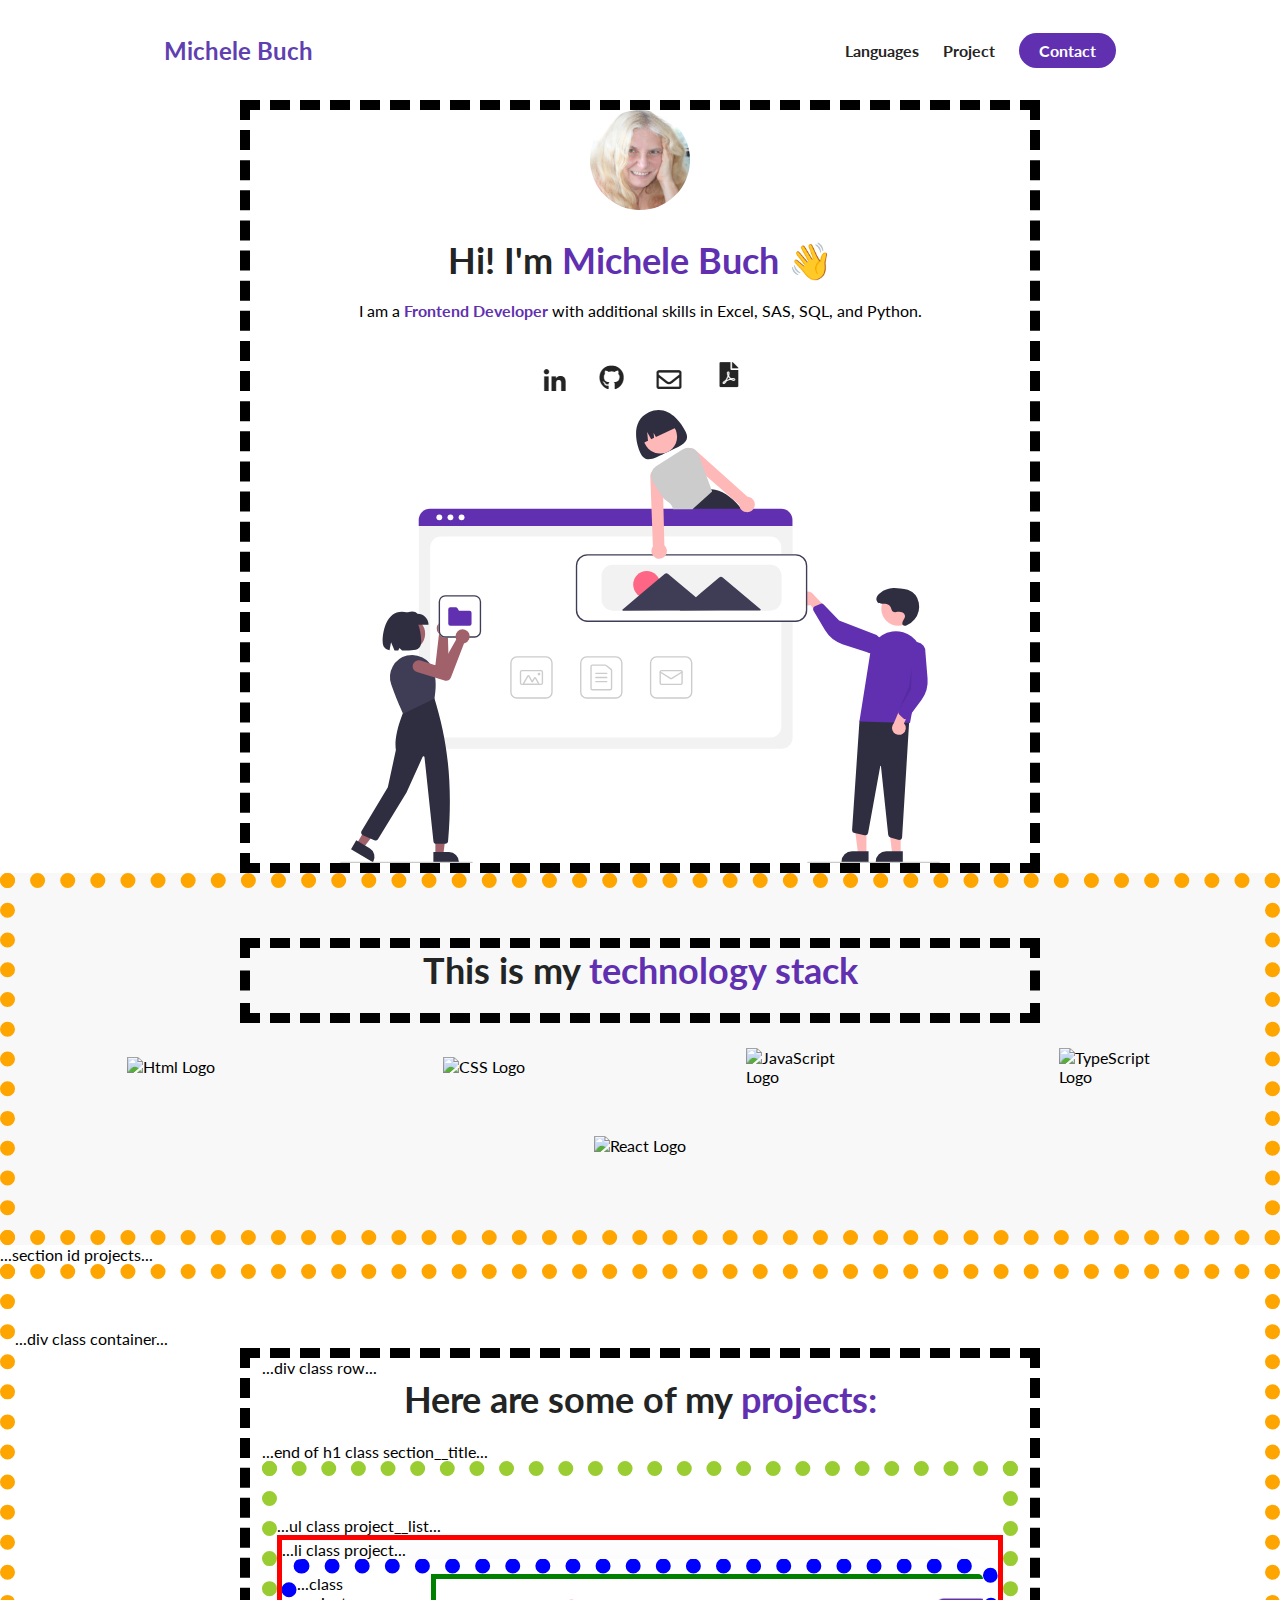
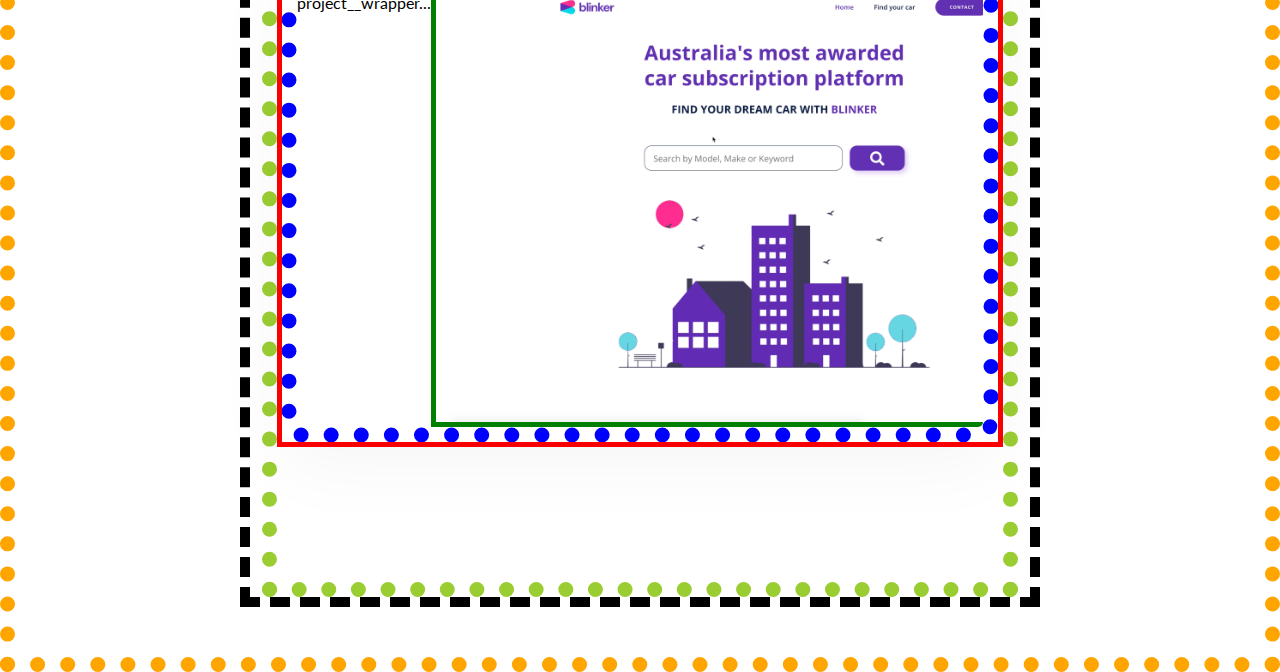
==== index.html @ bed65753 "Sample e-portfolio site" ====
<!DOCTYPE html>
<html lang="en">
  <head>
    <meta charset="UTF-8" />
    <meta name="viewport" content="width=device-width, initial-scale=1.0" />
    <title>E-Portfolio-1</title>
    <link rel="stylesheet" href="./style.css" />
    <!-- <script src="https://kit.fontawesome.com/c8e4d183c2.js" crossorigin="anonymous"></script> -->
  </head>
  <body>
    <!-- 
    ABOUT ME SECTION
    NAV
    -->
    <section id="about-me">
      <nav>
        <div class="personal__logo">Michele Buch</div>
        <ul class="nav__link--list">
          <li>
            <a
              href=""
              class="nav__link--anchor link__hover-effect link__hover--effect--black"
              >Languages</a
            >
          </li>
          <li>
            <a
              href=""
              class="nav__link--anchor link__hover-effect link__hover--effect--black"
              >Project</a
            >
          </li>
          <li>
            <a href="" class="nav__link--anchor nav__link--anchor-primary"
              >Contact</a
            >
          </li>
        </ul>
      </nav>
          <!-- 
    ABOUT ME SECTION CONTINUED
    IMG H1 P LINKS
    -->
      <div class="flex flex-1">
        <div class="about-me__info row">
          <div class="about-me__info--container">
            <!-- 
              <img src="./assets/Michele_headshot_black_top.png" alt="photo of me" class="about-me__picture">
          -->
            <figure class="about-me__picture--mask">
              <img
                src="./assets/photo_of_me.png"
                alt="photo of me"
                class="about-me__picture"
              />
            </figure>
            <h1 class="about-me__info--title">
              Hi! I'm <span class="purple">Michele Buch</span>
              <span class="wave">👋</span>
            </h1>
            <p class="about-me__info--paragraph">
              I am a
              <strong class="text--purple">Frontend Developer</strong> with
              additional skills in Excel, SAS, SQL, and Python.
            </p>
            <!-- <div class="testing">
              <a href="http://www.google.com">
                <img src="./assets/icon_email.png" />
               </a>
            </div> -->
            <div class="about-me__links">
              <a href="./linkedin.html" class="about-me__link">
                <img src="./assets/icon_linked_in.png" />
                <!-- <i class="fab fa-linkedin-in"></i> -->
              </a>
              <a href="./github.html" class="about-me__link">
                <img src="./assets/icon_github.png" />
                <!-- <i class="fab fa-github"></i> -->
              </a>
              <a href="email.html" class="about-me__link">
                <img src="./assets/icon_email.png" />
                <!-- <i class="far fa-envelope"></i> -->
              </a>
              <a href="resume.html" class="about-me__link">
                <img src="./assets/icon_resume.png" />
                <!-- <i class="fas fa-file-pdf"></i> -->
              </a>
            </div>
            <!-- <img src="./assets/icons_no_margins.PNG" alt="icons" /> -->
            <figure class="about-me__img--container">
              <img src="./assets/undraw_websites.svg" 
              class="about-me__img" 
              alt="vector image web developers" 
              />
          </figure>
          </div>
        </div>
      </div>
    </section>
    <!-- 
    LANGUAGES SECTION
    -->
    <section id="languages">
      <div class="container">
        <div class="row">
          <h1 class="section__title">This is my <span class="text--purple">technology stack</span>
            </div>
          </h1>
          <div class="language__list">

            <!-- HTML -->
            <div class="language">
              <figure class="language__img--wrapper">
                <img
                  src="https://upload.wikimedia.org/wikipedia/commons/thumb/3/38/HTML5_Badge.svg/240px-HTML5_Badge.svg.png"
                  alt="Html Logo" class="language__img" />
              </figure>
              <span class="language__name">HTML</span>
            </div>

            <!-- CSS -->
            <div class="language">
              <figure class="language__img--wrapper">
                <img src="https://cdn.iconscout.com/icon/free/png-256/css-131-722685.png" alt="CSS Logo"
                  class="language__img" />
              </figure>
              <span class="language__name">CSS</span>
            </div>

            <!-- JAVASCRIPT -->
            <div class="language">
              <figure class="language__img--wrapper">
                <img src="https://cdn.iconscout.com/icon/free/png-256/javascript-1-225993.png" alt="JavaScript Logo"
                  class="language__img" />
              </figure>
              <span class="language__name">JavaScript</span>
            </div>

            <!-- TYPESCRIPT -->
            <div class="language">
              <figure class="language__img--wrapper">
                <img src="https://cdn.iconscout.com/icon/free/png-256/typescript-3521774-2945272.png"
                  alt="TypeScript Logo" class="language__img" />
              </figure>
              <span class="language__name">TypeScript</span>
            </div>

            <!-- REACT -->
            <div class="language">
              <figure class="language__img--wrapper">
                <img src="https://cdn.iconscout.com/icon/free/png-256/react-3-1175109.png" alt="React Logo"
                  class="language__img" />
              </figure>
              <span class="language__name">React</span>
            </div>

            </div>
          </div>
        </div>
      </div>
    </section>

    <!-- PROJECTS -->
    <section id="projects">...section id projects...
      <div class="container">...div class container...
        <div class="row">...div class row...
          <h1 class="section__title">
            Here are some of my <span class="purple">
              projects:</span>
          </h1> ...end of h1 class section__title...
          <ul class="project__list">...ul class project__list...
            <li class="project">...li class project...
              <div class="project__wrapper">...class project__wrapper...
                <img src="./assets/loopit.png" class="project__img" alt="Car subscription project"> 
                <!-- <img src="./assets/loopit.png" 
                class="project__img"  
                alt="car subscription project" /> ...above img class project__img... -->
                <!-- end of project__wrapper -->
              </div>
            </li>
          </ul>
          <!-- end row-->
        </div>
        <!-- end container -->
      </div>
    </section>
  </body>
</html>
---- style.css ----
@import url('https://fonts.googleapis.com/css2?family=Lato:ital,wght@0,100;0,300;0,400;0,700;0,900;1,100;1,300;1,400;1,700;1,900&display=swap');
* {
    font-family: "Lato", sans-serif;
    padding: 0;
    margin: 0;
    box-sizing: border-box;
    / * background-color: #242424 */
    ;
}

h1, h2, h3, h4, h5, h6, span {
    color: #232424;
    text-align: center;
    line-height: 1.25;
}

h1 {
    font-size: 36px;
}

p {
    line-height: 1.5;
    font-size: 16px;
}

li {
    list-style-type: none;
}

span {
    color: #6030b1;
}
.text--purple {
    color: #6030b1;
}

.flex {
    display: flex;
}

.flex-1 {
    flex: 1;
}

.container {
    padding: 50px 0;
}

.row {
    width: 100%;
    max-width: 800px;
    margin: 0 auto;
    padding: 0 12px;
}

section:nth-child(even) {
    background-color: #f8f8f8;
}

.section__title {
    margin-bottom: 20px;
}

 a {
    text-decoration: none;
    position: relative;
    transition: opacity 300ms ease;
  }
  
  img :hover {
    opacity: 0.7;
  } 

/* NAVIGATION BAR */

nav {
    height: 100px;
    width: 100%;
    max-width: 1000px;
    margin: 0 auto;
    display: flex;
    justify-content: space-between;
    align-items: center;
    padding: 0 12px;
}
.nav__link--list {
    display: flex;
    /* align-items: space-between; */
    /* text-decoration: none; */
}
.nav__link--anchor {
    margin: 0 12px;
    color: #242424;
    /* text-decoration: none; */
    font-weight: 700;
}
.nav__link--anchor-primary {
    background-color: #6030b1;
    padding: 8px 20px;
    border-radius: 50px;
    color: white;
    transition: all 300ms ease;
}
.nav__link--anchor-primary:hover {
    background-color: #5d3eff;
}
.personal__logo {
    font-size: 24px;
    color: #6040b1;
    margin: 0 12px;
    font-weight: bold;
}

/* ABOUT ME */

#about-me {
    min-height: 100px;
    display: flex;
    flex-direction: column;
}
.about-me__info {
    display: flex;
    flex-direction: column;
}
.about-me__info--container {
    display: flex;
    flex-direction: column;
    align-items: center;
    max-width: 600px;
    margin: 0 auto;
    text-align: center;
}
.about-me__picture--mask {
    width: 100px;
    height: 100px;
    border-radius: 50%;
    overflow: hidden;
    box-shadow: 0 8 16 rgba(0, 0, 0, .16);
    margin-bottom: 28px;
}
.about-me__picture {
    width: 100%;
    transform: scale(1.2);
    padding-top: 8px;
}
.about-me__info--paragraph {
    font-size: 20ox;
    margin-bottom: 28px;
}
.about-me__info--title {
    margin-bottom: 16px;
}
.about_me__link {
    font-size: 20px;
    color: #232323;
    padding: 0 16px;
    text-align: none;
}
.about-me__img--container {
    flex: 1;
    display: flex;
    align-items: center;
}
.about-me__img {
    width: 100%;
}
.about-me__links {
    animation: fade-up 650ms 800ms backwards;
    flex-direction: row;
    align-items: center;
    justify-content: space-around;
  }

/* TECH STACK */

.language {
    width: 25%;
    display: flex;
    justify-content: center;
    position: relative;
}
.language__img {
    width: 100%;
    max-width: 100px;
    transition: all 300ms ease;
}
.language .language__img:hover {
    filter: brightness(80%);
    opacity: 0.86;
    transform: scale(0.9);
}
.language__img--wrapper {
    display: flex;
    justify-content: center;
    align-items: center;
    padding: 25px 16px;
}
.language__list {
    display: flex;
    width: 100%;
    flex-wrap: wrap;
    justify-content: center;

}
.language__name {
    position: absolute;
    bottom: 0;
    transform: scale(0);
    transition: all 300ms;
    font-size: 20px;
    opacity: 0;
}
.language:hover .language__name {
    transform: scaleX(1);
    opacity: 1;
}

/* PROJECTS */

.project {
    margin-bottom: 135px;
    border: 5px solid red;
}
.container {
    border: 15px dotted orange;
}
.row {
    border: 10px dashed black;
}

.project__img {
    width: 100%;
    transition: all 500ms ease;
    border: 5px solid green;
}
.project__wrapper {
    display: flex;
    box-shadow: 0 20px 80px rgba(0, 0, 0, .045);
    border-radius: 20px;
    overflow: hidden;
    position: relative;
    border: 15px dotted blue;
}
.project__wrapper:before {
    content: "";
    position:absolute;
    top: 0;
    left: 0;
    height: 100%;
    width: 100%;
    background-color: #1c1d25;
    opacity: 0;
    transition: all 450ms ease;
    z-index: 2;
    transform: translateY(100%);
    border: 15px solid blue;
}
.project:hoover .project__wrapper:before {
    opacity: 0.7;
    transform: translateY(0);
    border: 15px dotted purple;
}
.project:hoover .project__img {
    transform: scale(1.07);
    filter: blur(5px);
}
.project__list {
    padding-top: 40px;
    border: 15px dotted yellowgreen;
}
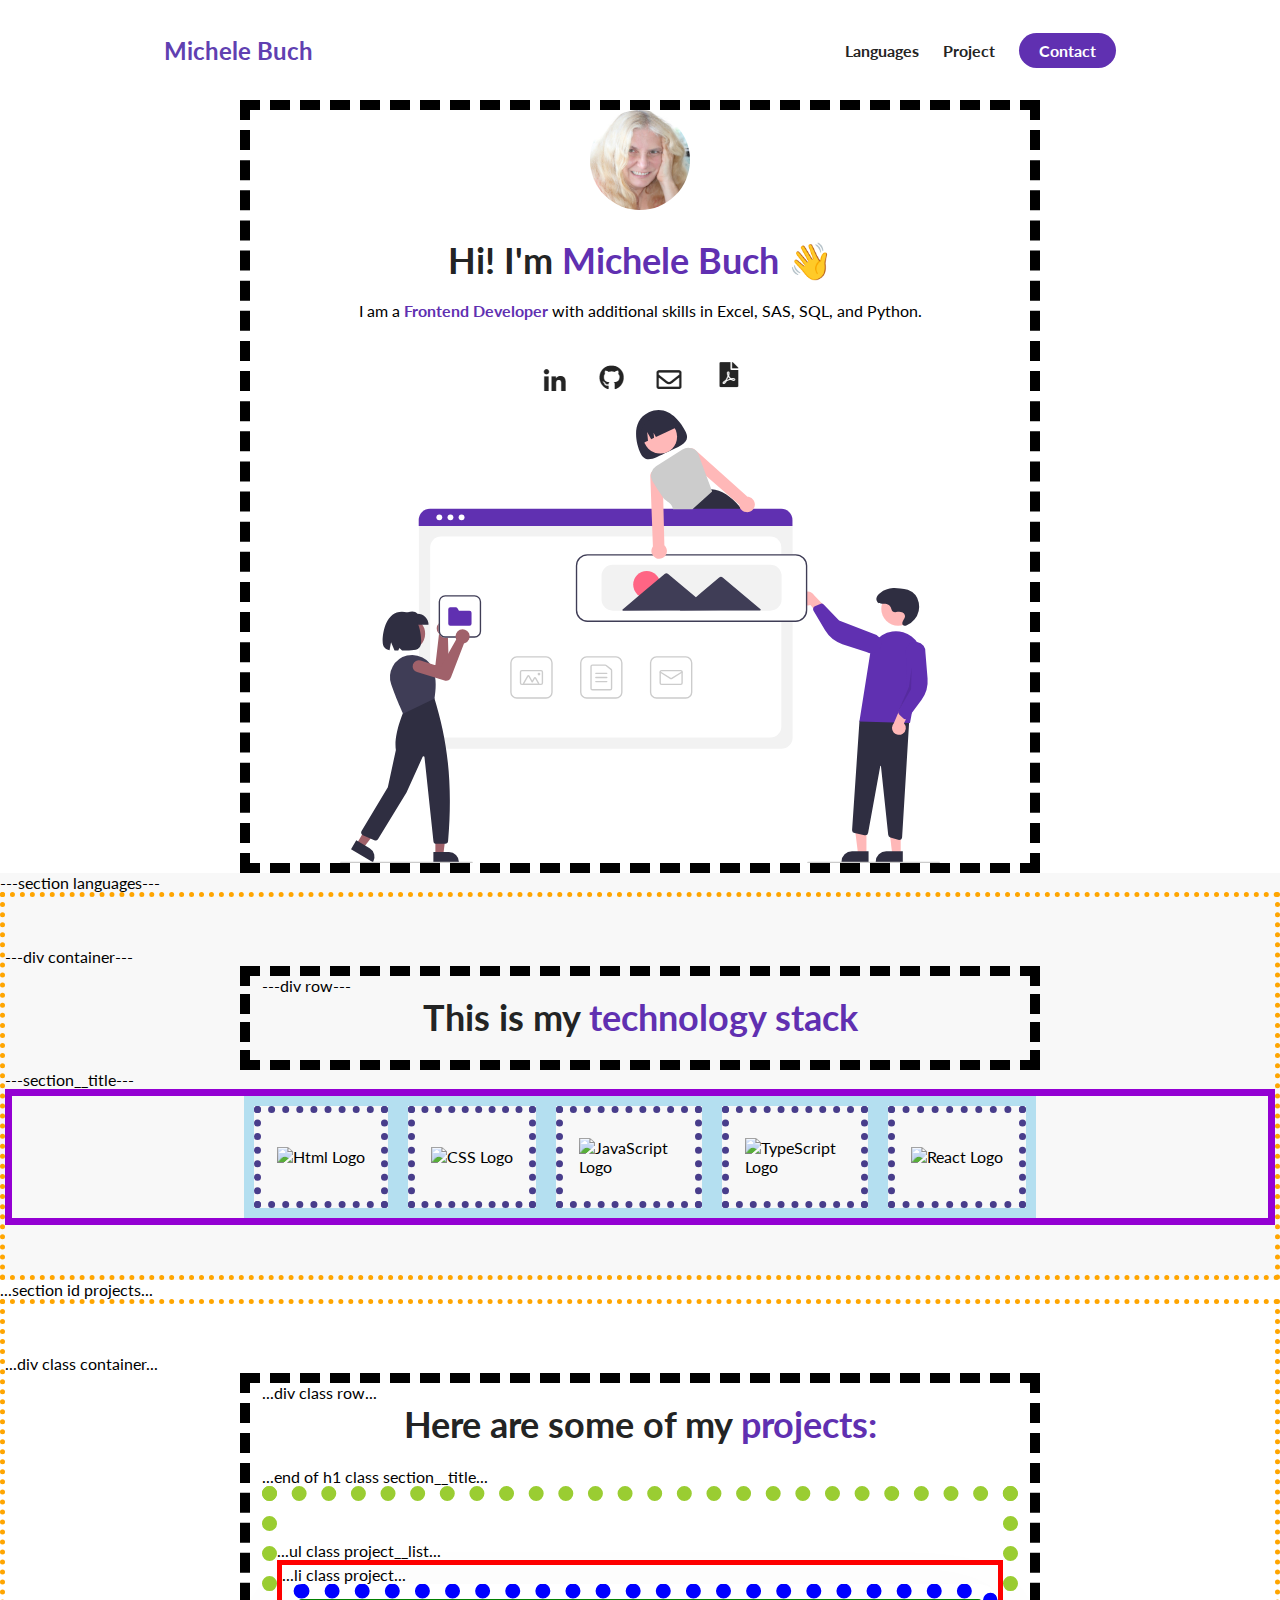
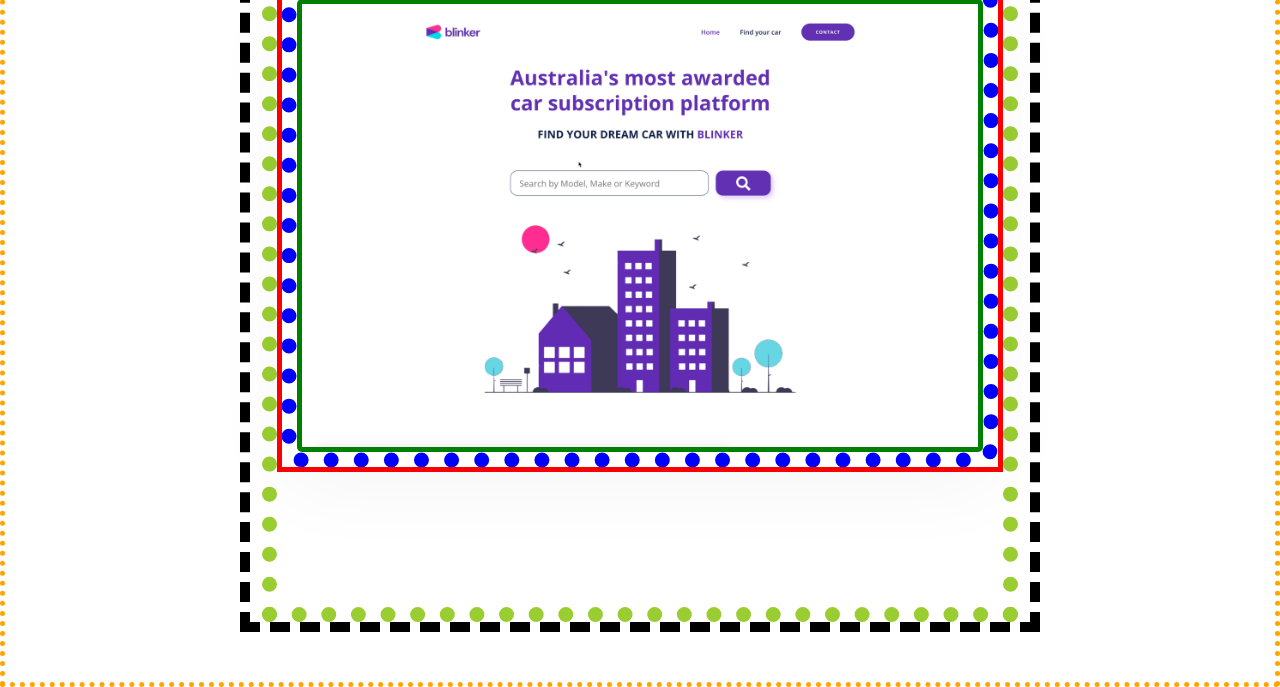
==== commit df939d06: "Add files via upload" ====
--- a/index.html
+++ b/index.html
@@ -100,21 +100,21 @@
     <!-- 
     LANGUAGES SECTION
     -->
-    <section id="languages">
-      <div class="container">
-        <div class="row">
+    <section id="languages"> ---section languages---
+      <div class="container"> ---div container---
+        <div class="row"> ---div row---
           <h1 class="section__title">This is my <span class="text--purple">technology stack</span>
-            </div>
+            </div> ---section__title---
           </h1>
-          <div class="language__list">
+          <div class="language__list"> 
 
             <!-- HTML -->
-            <div class="language">
-              <figure class="language__img--wrapper">
+            <div class="language"> 
+              <figure class="language__img--wrapper"> 
                 <img
                   src="https://upload.wikimedia.org/wikipedia/commons/thumb/3/38/HTML5_Badge.svg/240px-HTML5_Badge.svg.png"
                   alt="Html Logo" class="language__img" />
-              </figure>
+              </figure> 
               <span class="language__name">HTML</span>
             </div>
 
@@ -170,7 +170,7 @@
           </h1> ...end of h1 class section__title...
           <ul class="project__list">...ul class project__list...
             <li class="project">...li class project...
-              <div class="project__wrapper">...class project__wrapper...
+              <div class="project__wrapper">
                 <img src="./assets/loopit.png" class="project__img" alt="Car subscription project"> 
                 <!-- <img src="./assets/loopit.png" 
                 class="project__img"  
--- a/style.css
+++ b/style.css
@@ -174,10 +174,11 @@
 /* TECH STACK */
 
 .language {
-    width: 25%;
-    display: flex;
+    display: flex;
+    flex-direction: row;
     justify-content: center;
     position: relative;
+    border: 10px solid rgba(135, 206, 235, 0.6);
 }
 .language__img {
     width: 100%;
@@ -194,12 +195,15 @@
     justify-content: center;
     align-items: center;
     padding: 25px 16px;
+    border: 10px solid rgba(135, 206, 235, 0.6);
+    border: 7px dotted darkslateblue;
 }
 .language__list {
     display: flex;
     width: 100%;
     flex-wrap: wrap;
     justify-content: center;
+    border: 7px solid darkviolet;
 
 }
 .language__name {
@@ -222,7 +226,7 @@
     border: 5px solid red;
 }
 .container {
-    border: 15px dotted orange;
+    border: 5px dotted orange;
 }
 .row {
     border: 10px dashed black;
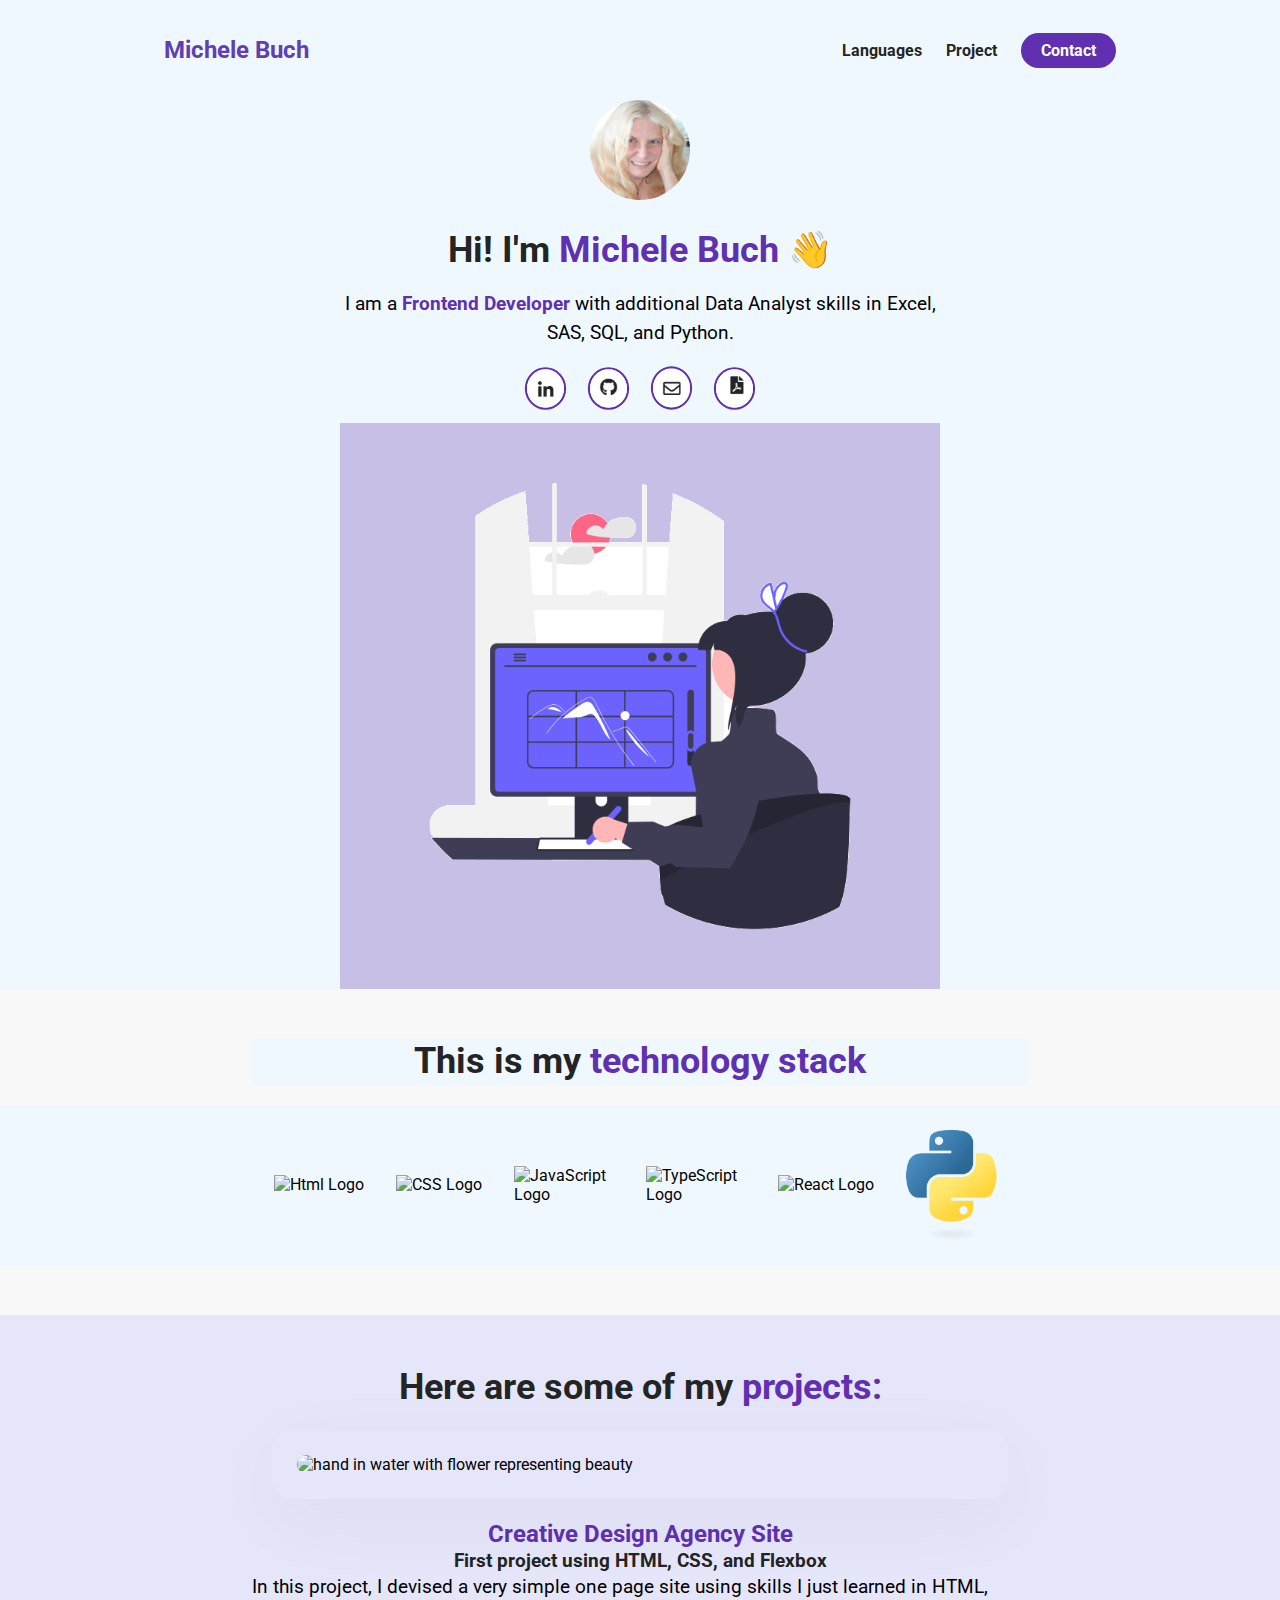
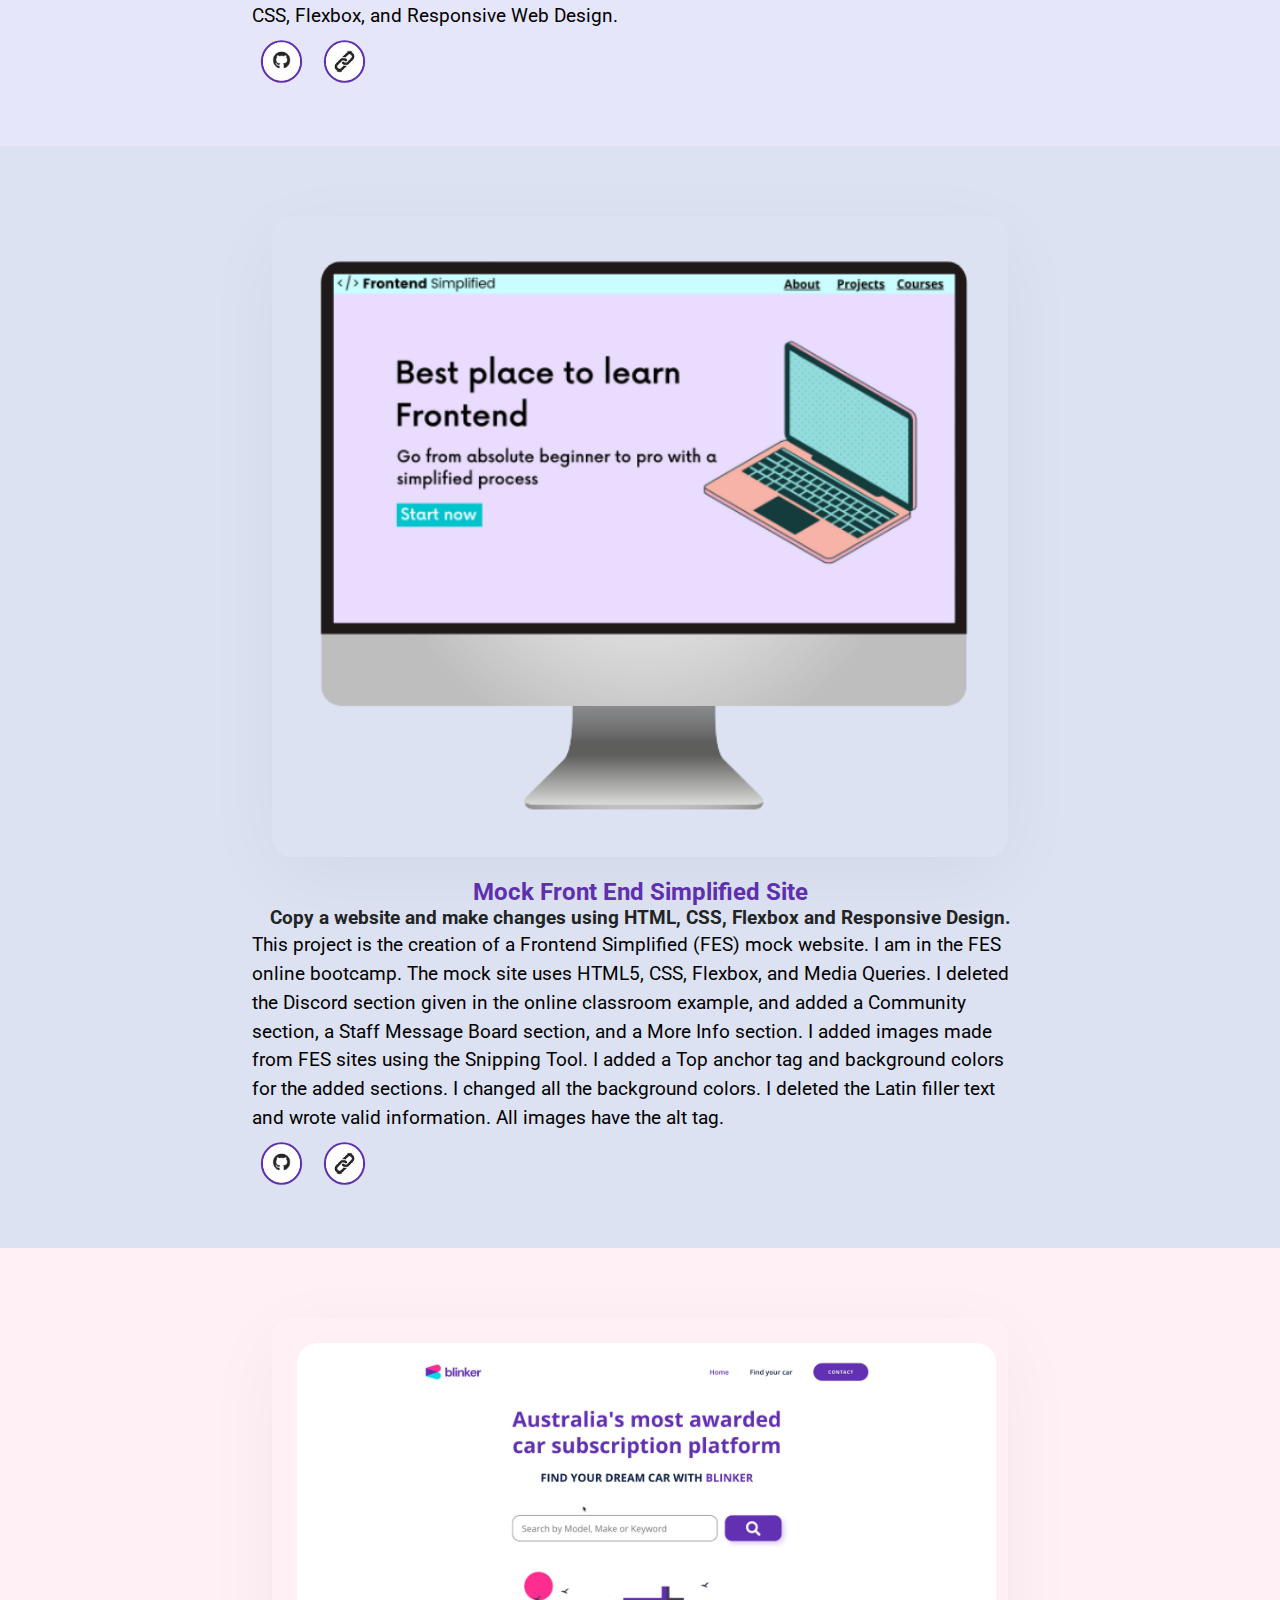
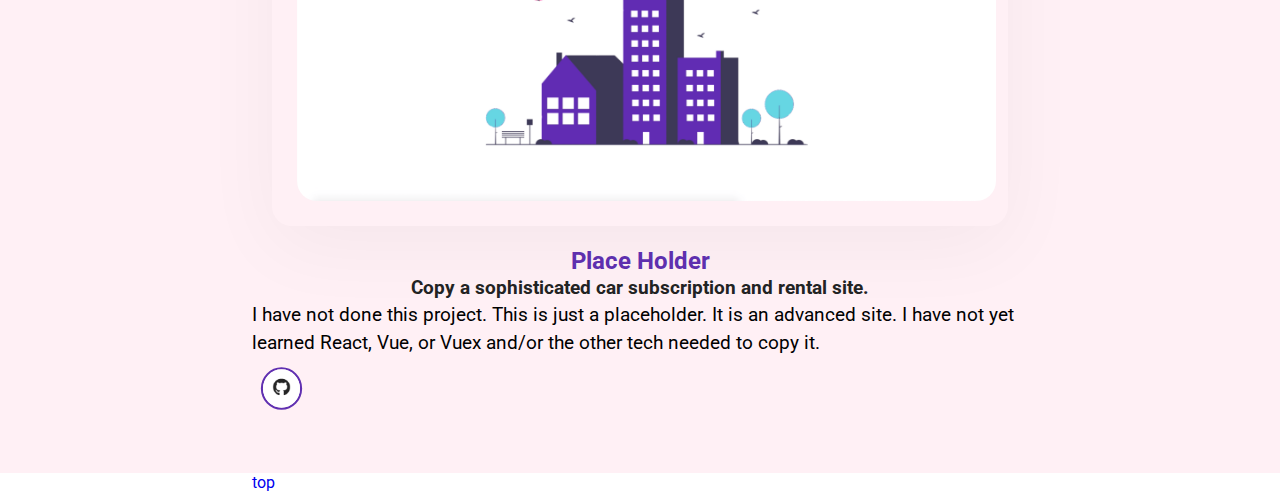
==== commit 3474ce32: "Upload more completed files" ====
--- a/index.html
+++ b/index.html
@@ -19,21 +19,18 @@
           <li>
             <a
               href=""
-              class="nav__link--anchor link__hover-effect link__hover--effect--black"
-              >Languages</a
-            >
+              class="nav__link--anchor link__hover-effect link__hover--effect--black">Languages
+            </a>
           </li>
           <li>
             <a
               href=""
-              class="nav__link--anchor link__hover-effect link__hover--effect--black"
-              >Project</a
-            >
+              class="nav__link--anchor link__hover-effect link__hover--effect--black">Project
+            </a>
           </li>
           <li>
-            <a href="" class="nav__link--anchor nav__link--anchor-primary"
-              >Contact</a
-            >
+            <a href="" class="nav__link--anchor nav__link--anchor-primary">Contact
+            </a>
           </li>
         </ul>
       </nav>
@@ -44,9 +41,7 @@
       <div class="flex flex-1">
         <div class="about-me__info row">
           <div class="about-me__info--container">
-            <!-- 
-              <img src="./assets/Michele_headshot_black_top.png" alt="photo of me" class="about-me__picture">
-          -->
+
             <figure class="about-me__picture--mask">
               <img
                 src="./assets/photo_of_me.png"
@@ -61,7 +56,7 @@
             <p class="about-me__info--paragraph">
               I am a
               <strong class="text--purple">Frontend Developer</strong> with
-              additional skills in Excel, SAS, SQL, and Python.
+              additional Data Analyst skills in Excel, SAS, SQL, and Python.
             </p>
             <!-- <div class="testing">
               <a href="http://www.google.com">
@@ -70,25 +65,29 @@
             </div> -->
             <div class="about-me__links">
               <a href="./linkedin.html" class="about-me__link">
-                <img src="./assets/icon_linked_in.png" />
+                <img src="./assets/icon_linked_in.png" 
+                class="icon_png" />
                 <!-- <i class="fab fa-linkedin-in"></i> -->
               </a>
               <a href="./github.html" class="about-me__link">
-                <img src="./assets/icon_github.png" />
+                <img src="./assets/icon_github.png" 
+                class="icon_png" />
                 <!-- <i class="fab fa-github"></i> -->
               </a>
               <a href="email.html" class="about-me__link">
-                <img src="./assets/icon_email.png" />
+                <img src="./assets/icon_email.png" class="icon_png"/>
                 <!-- <i class="far fa-envelope"></i> -->
               </a>
               <a href="resume.html" class="about-me__link">
-                <img src="./assets/icon_resume.png" />
+                <img src="./assets/icon_resume.png" 
+                class="icon_png" />
                 <!-- <i class="fas fa-file-pdf"></i> -->
               </a>
             </div>
-            <!-- <img src="./assets/icons_no_margins.PNG" alt="icons" /> -->
+
             <figure class="about-me__img--container">
-              <img src="./assets/undraw_websites.svg" 
+              <!-- <img src="./assets/undraw_websites.svg"  -->
+              <img src="./assets/lavender_designer_gal.png"
               class="about-me__img" 
               alt="vector image web developers" 
               />
@@ -100,11 +99,11 @@
     <!-- 
     LANGUAGES SECTION
     -->
-    <section id="languages"> ---section languages---
-      <div class="container"> ---div container---
-        <div class="row"> ---div row---
-          <h1 class="section__title">This is my <span class="text--purple">technology stack</span>
-            </div> ---section__title---
+    <section id="languages">
+      <div class="container"> 
+        <div class="row languages__row"> 
+          <h1 class="section__title language__section__title" >This is my <span class="text--purple">technology stack</span>
+            </div> 
           </h1>
           <div class="language__list"> 
 
@@ -154,35 +153,139 @@
               <span class="language__name">React</span>
             </div>
 
-            </div>
-          </div>
-        </div>
-      </div>
-    </section>
-
-    <!-- PROJECTS -->
-    <section id="projects">...section id projects...
-      <div class="container">...div class container...
-        <div class="row">...div class row...
-          <h1 class="section__title">
-            Here are some of my <span class="purple">
-              projects:</span>
-          </h1> ...end of h1 class section__title...
-          <ul class="project__list">...ul class project__list...
-            <li class="project">...li class project...
-              <div class="project__wrapper">
-                <img src="./assets/loopit.png" class="project__img" alt="Car subscription project"> 
-                <!-- <img src="./assets/loopit.png" 
-                class="project__img"  
-                alt="car subscription project" /> ...above img class project__img... -->
-                <!-- end of project__wrapper -->
-              </div>
-            </li>
-          </ul>
-          <!-- end row-->
-        </div>
-        <!-- end container -->
-      </div>
-    </section>
+                     <!-- PYTHON-->
+                     <div class="language">
+                      <figure class="language__img--wrapper">
+                        <img src="./assets/Python-badge.png" alt="Python Logo"
+                          class="language__img" />
+                      </figure>
+                      <span class="language__name">Python</span>
+                    </div>
+           
+            </div>
+          </div>
+        </div>
+      </div>
+    </section>
+
+    <!-- PROJECTs -->
+    <section class="projects">
+      <div class="container project1__container"> 
+        <h1 class="section__title">
+          Here are some of my <span class="purple">
+            projects:</span>
+        </h1> 
+
+         <!-- PROJECT 1 -->
+        <div class="row project__row">
+          
+          <div class="project__wrapper">
+            <img src="./assets/beauty.png" class="project__img" alt="hand in water with flower representing beauty" /> 
+          </div>
+
+          <div class="project__description">
+            <h2 class="project__description--title">
+              <span>Creative Design Agency Site</span>
+            </h2>
+            <h3 class="project__description--sub-title">
+                    First project using HTML, CSS, and Flexbox
+            </h3>
+            <p class="project__description--para">
+                    In this project, I devised a very simple one page site using skills I just learned in HTML, CSS, Flexbox, and Responsive Web Design.
+            </p>
+          </div>
+
+          <div class="project__description--links">
+              <a class="project__description--link"
+                  href="https://github.com/jazzminjoy/WebDevSiteUsingFlex">
+                  <img src="./assets/icon_github.png" 
+                  class="icon_png"/>
+              </a>
+              <a class="project__description--link"
+                  href="https://jazzminjoy.github.io/WebDevSiteUsingFlex/">
+                  <img src="./assets/icon_link.png" 
+                  class="icon_png"/>
+              </a>
+          </div>
+        </div>
+      </div>
+    </section>
+
+     <!-- PROJECT 2 -->
+     <section class="projects">
+      <div class="container project2__container">
+        <div class="row project__row">
+          
+          <div class="project__wrapper project2-wrapper">
+            <img src="./assets/laptop.png" class="project__img" alt="laptop" /> 
+          </div>
+
+          <div class="project__description">
+            <h2 class="project__description--title">
+              <span>Mock Front End Simplified Site</span>
+            </h2>
+            <h3 class="project__description--sub-title">
+              Copy a website and make changes using HTML, CSS, Flexbox and Responsive Design.
+            </h3>
+            <p class="project__description--para">
+              This project is the creation of a Frontend Simplified (FES) mock website. I am in the FES online bootcamp. The mock site uses HTML5, CSS, Flexbox, and Media Queries. I deleted the Discord section given in the online classroom example, and added a Community section, a Staff Message Board section, and a More Info section. I added images made from FES sites using the Snipping Tool. I added a Top anchor tag and background colors for the added sections. I changed all the background colors. I deleted the Latin filler text and wrote valid information. All images have the alt tag.
+            </p>
+          </div>
+
+          <div class="project__description--links">
+            <a class="project__description--link"
+                href="https://github.com/jazzminjoy/FES_Mock_Site">
+                  <img src="./assets/icon_github.png" 
+                  class="icon_png"/>
+            </a>
+            <a class="project__description--link"
+              href="https://jazzminjoy.github.io/FES_Mock_Site/">
+                <img src="./assets/icon_link.png" 
+                class="icon_png"/>
+           </a>
+          </div>
+        </div>
+      </div>
+    </section>
+
+    <!-- PROJECT 3 -->
+    <section class="projects">
+      <div class="container project3__container">
+        <div class="row project__row">
+          
+          <div class="project__wrapper project2-wrapper">
+            <img src="./assets/loopit.png" class="project__img" alt="laptop" /> 
+          </div>
+
+          <div class="project__description">
+            <h2 class="project__description--title">
+              <span>Place Holder</span>
+            </h2>
+            <h3 class="project__description--sub-title">
+              Copy a sophisticated car subscription and rental site.
+            </h3>
+            <p class="project__description--para">
+              I have not done this project. This is just a placeholder. 
+              It is an advanced site. I have not yet learned React, Vue, or Vuex and/or the other tech needed to copy it.
+            </p>
+          </div>
+
+          <div class="project__description--links">
+              <a class="project__description--link"
+                  href="https://www.loopit.co/en-us">
+                  <img src="./assets/icon_github.png"
+                  class="icon_png" />
+              </a>
+          </div>
+        </div>
+      </div>
+    </section>
+
+    <!-- FOOTER -->
+     <footer>
+      <div class="row">
+        <a href="#">top</a>
+      </div>
+     </footer>
   </body>
 </html>
--- a/style.css
+++ b/style.css
@@ -1,17 +1,19 @@
-@import url('https://fonts.googleapis.com/css2?family=Lato:ital,wght@0,100;0,300;0,400;0,700;0,900;1,100;1,300;1,400;1,700;1,900&display=swap');
+/* @import url('https://fonts.googleapis.com/css2?family=Lato:ital,wght@0,100;0,300;0,400;0,700;0,900;1,100;1,300;1,400;1,700;1,900&display=swap');
 * {
-    font-family: "Lato", sans-serif;
-    padding: 0;
-    margin: 0;
-    box-sizing: border-box;
-    / * background-color: #242424 */
-    ;
-}
+    font-family: "Lato", sans-serif; */
+
+@import url('https://fonts.googleapis.com/css2?family=Roboto:wght@300;400;500;700&display=swap');
+    * {
+      font-family: 'Roboto', sans-serif;
+      padding: 0;
+      margin: 0;
+      box-sizing: border-box;
+    }
 
 h1, h2, h3, h4, h5, h6, span {
     color: #232424;
     text-align: center;
-    line-height: 1.25;
+    line-height: 1.27;
 }
 
 h1 {
@@ -20,7 +22,7 @@
 
 p {
     line-height: 1.5;
-    font-size: 16px;
+    font-size: 1.2rem;
 }
 
 li {
@@ -67,9 +69,37 @@
     transition: opacity 300ms ease;
   }
   
-  img :hover {
+  img:hover {
     opacity: 0.7;
   } 
+
+@property --fill {
+    syntax: "<percentage>";
+    initial-value: 0%;
+    inherits: true;
+/* https://www.youtube.com/shorts/BiYBJ9PIbrw */
+}
+.icon_png {
+    border-radius: 50%;
+    border: 3px solid #6030b1;
+    transition: color 0.5s ease-in-out;
+    transform: scale(0.7);
+  }
+.icon_png::after {
+    content: '';
+    inset: -3px;
+    border-radius: inherit;
+    z-index: -1;
+    position: absolute;
+
+    background: conic-gradient (greenyellow var(--fill), transparent var(--fill));
+    transition: --fill 0.6s ease-in-out;
+}
+.icon_png:hover {
+    color: greenyellow;
+    --fill: 100%;
+}
+
 
 /* NAVIGATION BAR */
 
@@ -117,7 +147,12 @@
     min-height: 100px;
     display: flex;
     flex-direction: column;
-}
+    background-color: aliceblue;
+}
+/* .wave {
+    display: inline-block;
+    animation: animate-wave 500ms infinite ease-in-out;
+  } */
 .about-me__info {
     display: flex;
     flex-direction: column;
@@ -145,7 +180,7 @@
 }
 .about-me__info--paragraph {
     font-size: 20ox;
-    margin-bottom: 28px;
+    margin-bottom: 10px;
 }
 .about-me__info--title {
     margin-bottom: 16px;
@@ -153,32 +188,43 @@
 .about_me__link {
     font-size: 20px;
     color: #232323;
-    padding: 0 16px;
+    padding: 20px;
     text-align: none;
+    /* border: 5px solid blueviolet */
 }
 .about-me__img--container {
     flex: 1;
     display: flex;
     align-items: center;
+    background-color: aliceblue;
 }
 .about-me__img {
     width: 100%;
+    background-color: aliceblue;
+    /* border: 5px solid yellow; */
 }
 .about-me__links {
     animation: fade-up 650ms 800ms backwards;
     flex-direction: row;
     align-items: center;
     justify-content: space-around;
+    border-radius: 30px;
+    /* border: 5px solid blueviolet; */
+
   }
 
 /* TECH STACK */
+
+.language__list {
+    background-color: aliceblue;
+}
 
 .language {
     display: flex;
     flex-direction: row;
     justify-content: center;
     position: relative;
-    border: 10px solid rgba(135, 206, 235, 0.6);
+    /* border: 10px solid rgba(135, 206, 235, 0.6); */
 }
 .language__img {
     width: 100%;
@@ -195,15 +241,15 @@
     justify-content: center;
     align-items: center;
     padding: 25px 16px;
-    border: 10px solid rgba(135, 206, 235, 0.6);
-    border: 7px dotted darkslateblue;
+    /* border: 10px solid rgba(135, 206, 235, 0.6); */
+    /* border: 7px dotted darkslateblue; */
 }
 .language__list {
     display: flex;
     width: 100%;
     flex-wrap: wrap;
     justify-content: center;
-    border: 7px solid darkviolet;
+    /* border: 7px solid darkviolet; */
 
 }
 .language__name {
@@ -218,24 +264,37 @@
     transform: scaleX(1);
     opacity: 1;
 }
+.language__section__title {
+    background-color: #dce2f2;
+    background-color: aliceblue;
+}
 
 /* PROJECTS */
 
+/* .projects {
+    background-color: red;
+} */
 .project {
-    margin-bottom: 135px;
-    border: 5px solid red;
-}
-.container {
+    /* margin-bottom: 50px; */
+    flex-direction: column;
+    background-color: lavender;
+    /* border: 5px solid red; */
+}
+/* .container {
     border: 5px dotted orange;
-}
+} */
 .row {
-    border: 10px dashed black;
+    /* border: 10px dashed black; */
+    border-radius: 20px;
 }
 
 .project__img {
-    width: 100%;
+    width: 95%;
     transition: all 500ms ease;
-    border: 5px solid green;
+    margin: 25px;
+    border-radius: 20px;
+    /* background-color:#f8f8f8; */
+    /* border: 5px solid green; */
 }
 .project__wrapper {
     display: flex;
@@ -243,7 +302,8 @@
     border-radius: 20px;
     overflow: hidden;
     position: relative;
-    border: 15px dotted blue;
+    /* border: 15px dotted blue; */
+    margin: 20px;
 }
 .project__wrapper:before {
     content: "";
@@ -254,21 +314,62 @@
     width: 100%;
     background-color: #1c1d25;
     opacity: 0;
-    transition: all 450ms ease;
+    transition: opacity 450ms ease;
     z-index: 2;
     transform: translateY(100%);
-    border: 15px solid blue;
-}
-.project:hoover .project__wrapper:before {
+    /* border: 15px solid blue; */
+}
+.project:hover .project__wrapper:before {
     opacity: 0.7;
     transform: translateY(0);
-    border: 15px dotted purple;
-}
-.project:hoover .project__img {
+    /* border: 15px dotted purple; */
+}
+.project:hover .project__img {
     transform: scale(1.07);
     filter: blur(5px);
 }
-.project__list {
+/* .project__list {
     padding-top: 40px;
-    border: 15px dotted yellowgreen;
-}+    flex-direction: column;
+    position: relative;
+    border: 15px dotted yellowgreen; */
+}
+/* .project__description { */
+    /* position: absolute; */
+    /* width: 50%; */
+    /* top: 50%; */
+    /* transform: translateY(-50%); */
+    /* border: 7px dashed aqua; */
+/* } */
+.project__row {
+    flex-direction: column;
+    /* border: 5px dotted deeppink; */
+    background-color: lavenderblush;
+    
+}
+.project__description--para {
+    /* margin-top: 20px; */
+    justify-content: center;
+    align-items: center;
+    /* border: 4px dashed brown; */
+}
+.project1__container {
+    /* display: flex;
+    flex-direction: column; */
+    background-color: lavender;
+    /* background-color: #EADCFF; */
+}
+.project2__container {
+    /* background-color: #EADCFF; */
+    /* background-color: lavenderblush; */
+    background-color: #dce2f2;
+}
+.project3__container {
+    background-color: lavenderblush;
+    /* background-color: #dce2f2; */
+}
+/* .project-wrapper {
+     background-color: #f8f8f8; 
+} */
+
+/* BORDERS Uncomment to see */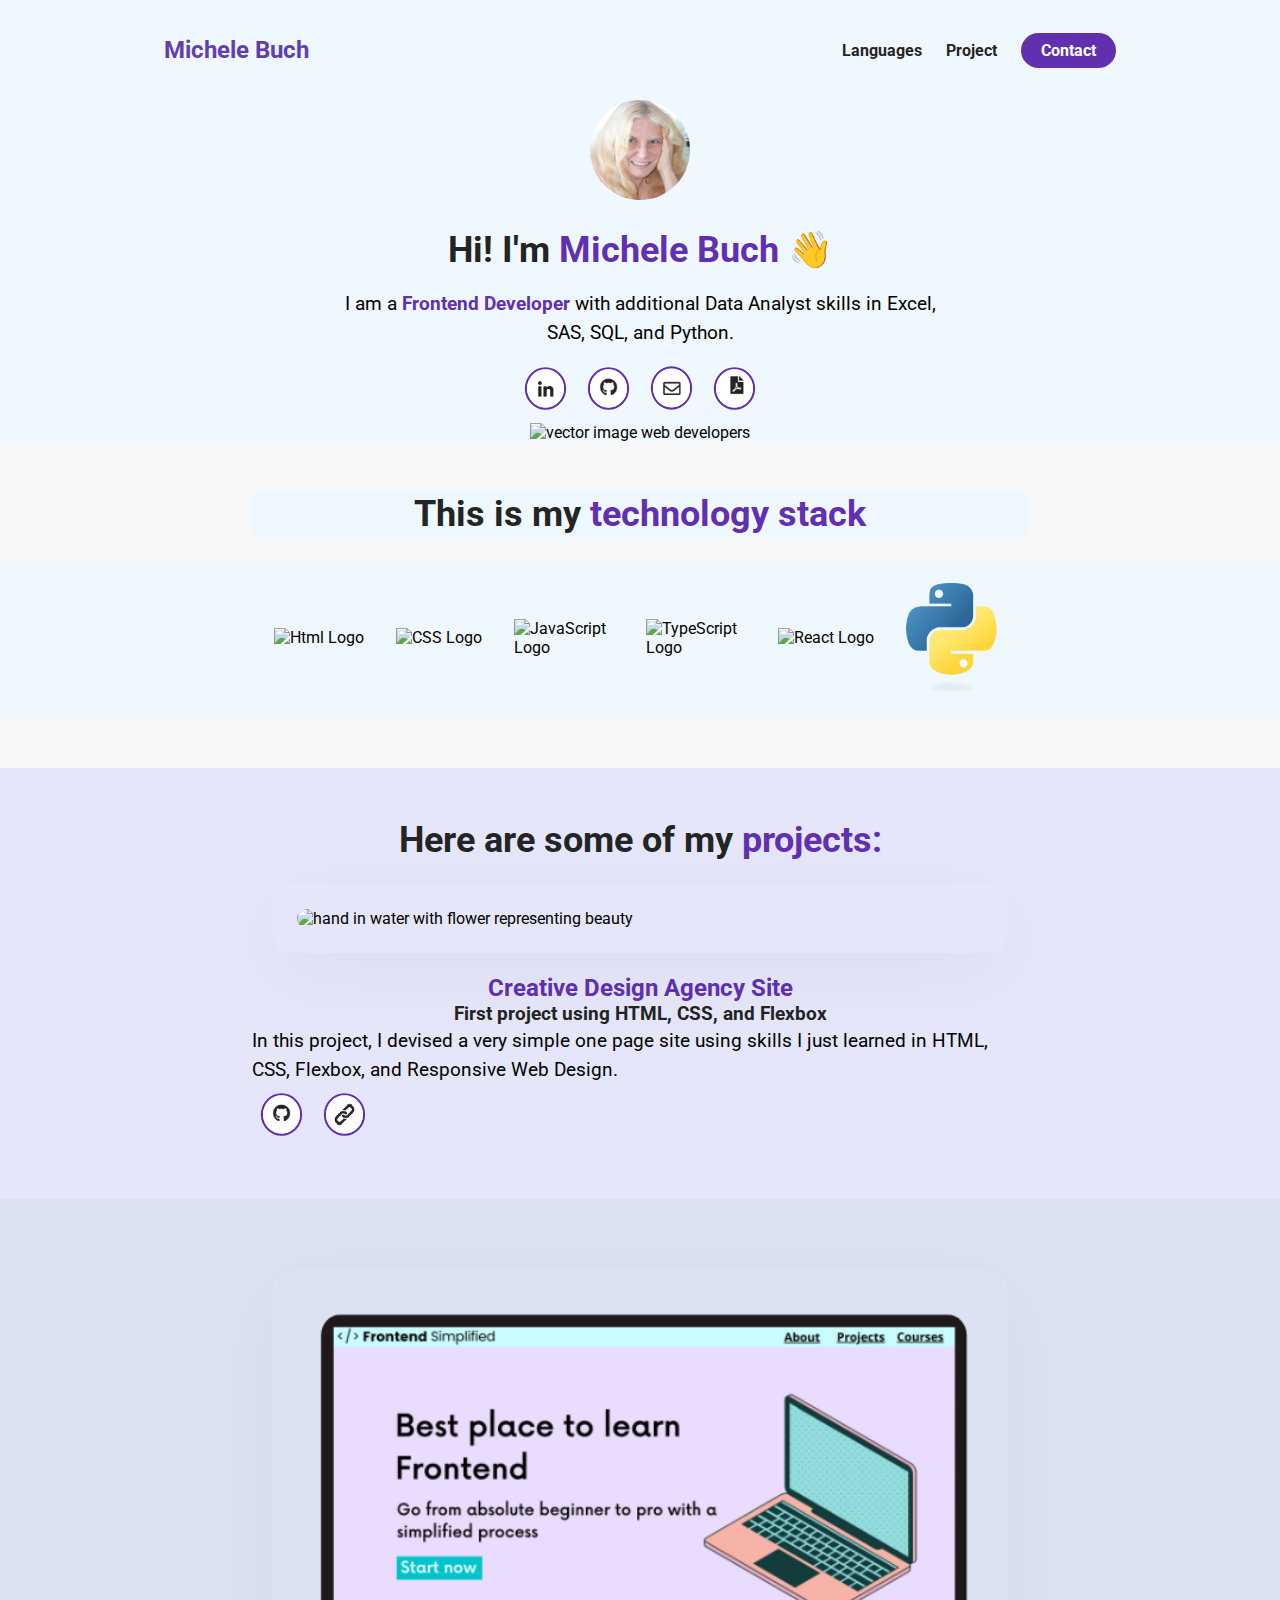
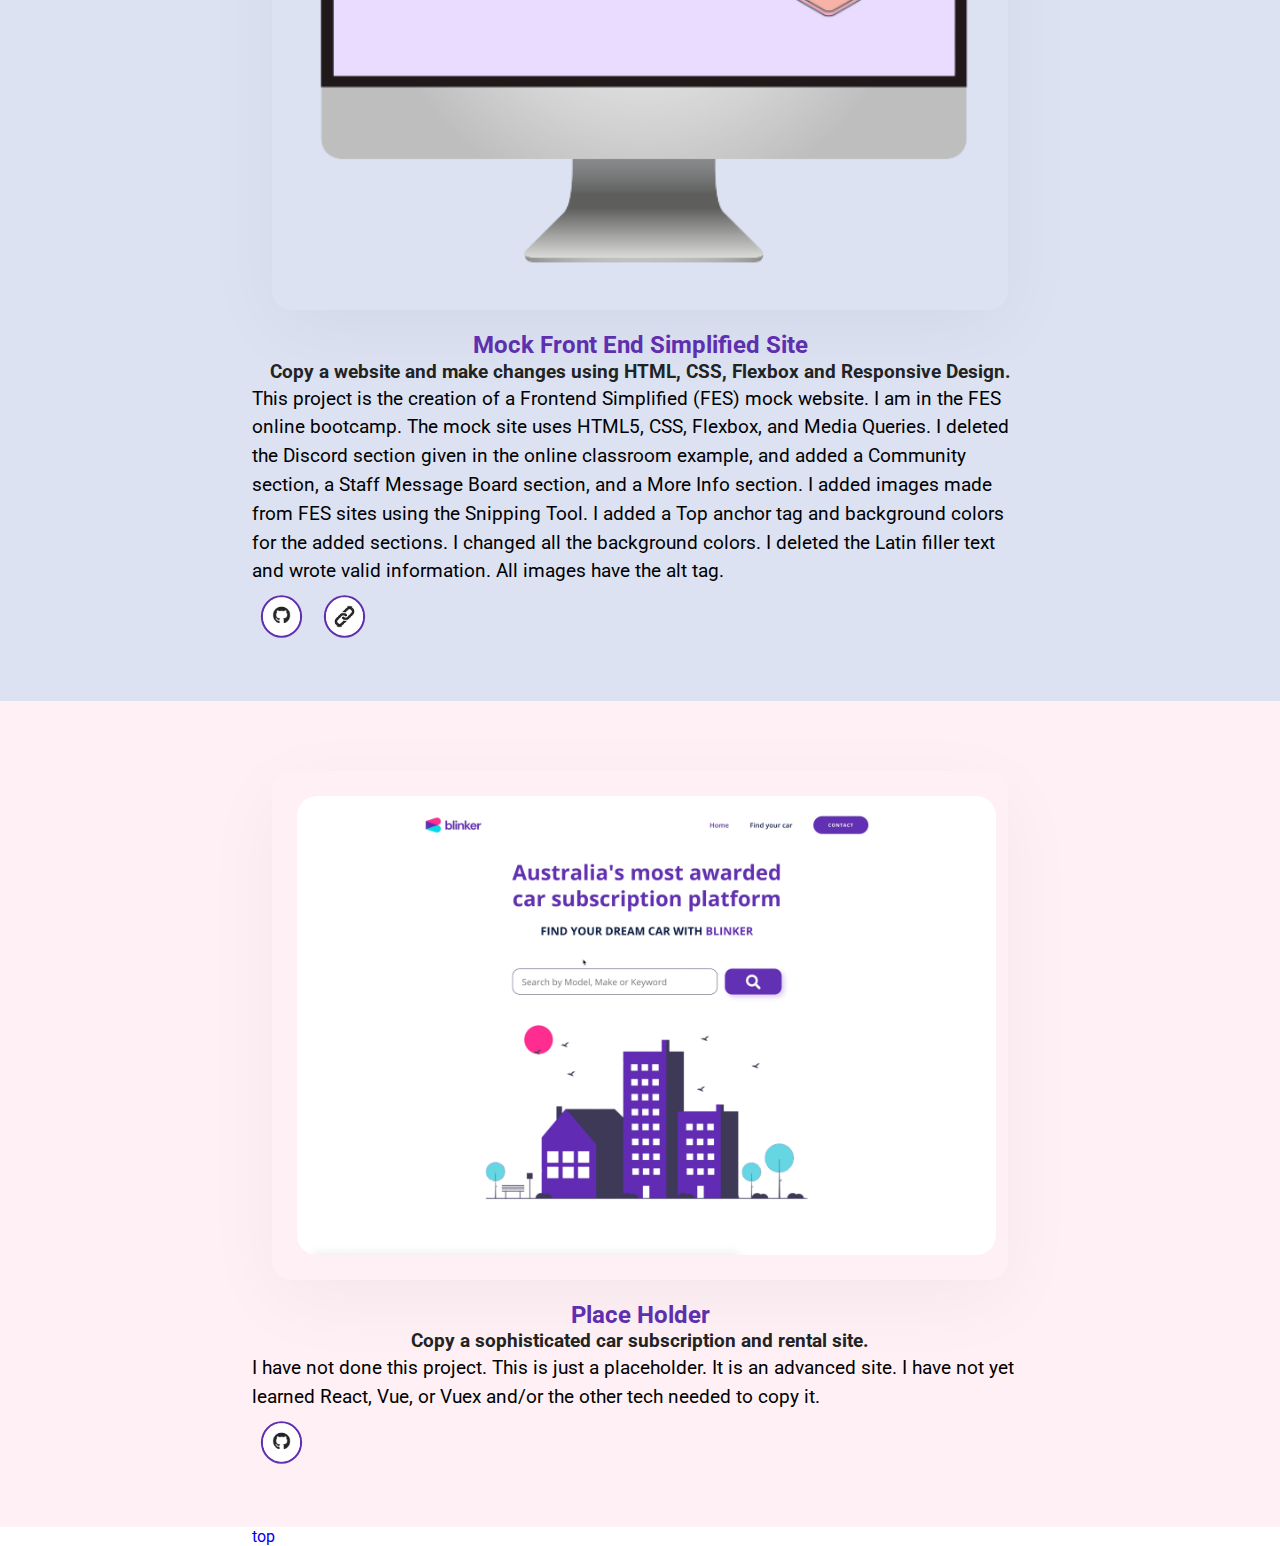
==== commit 37a066fe: "Add files via upload" ====
--- a/index.html
+++ b/index.html
@@ -87,7 +87,8 @@
 
             <figure class="about-me__img--container">
               <!-- <img src="./assets/undraw_websites.svg"  -->
-              <img src="./assets/lavender_designer_gal.png"
+              <!-- <img src="./assets/lavender_designer_gal.png" -->
+              <img src="./assets/web_devices.png"
               class="about-me__img" 
               alt="vector image web developers" 
               />
--- a/style.css
+++ b/style.css
@@ -8,6 +8,7 @@
       padding: 0;
       margin: 0;
       box-sizing: border-box;
+      /* outline: 2px dashed purple; */
     }
 
 h1, h2, h3, h4, h5, h6, span {
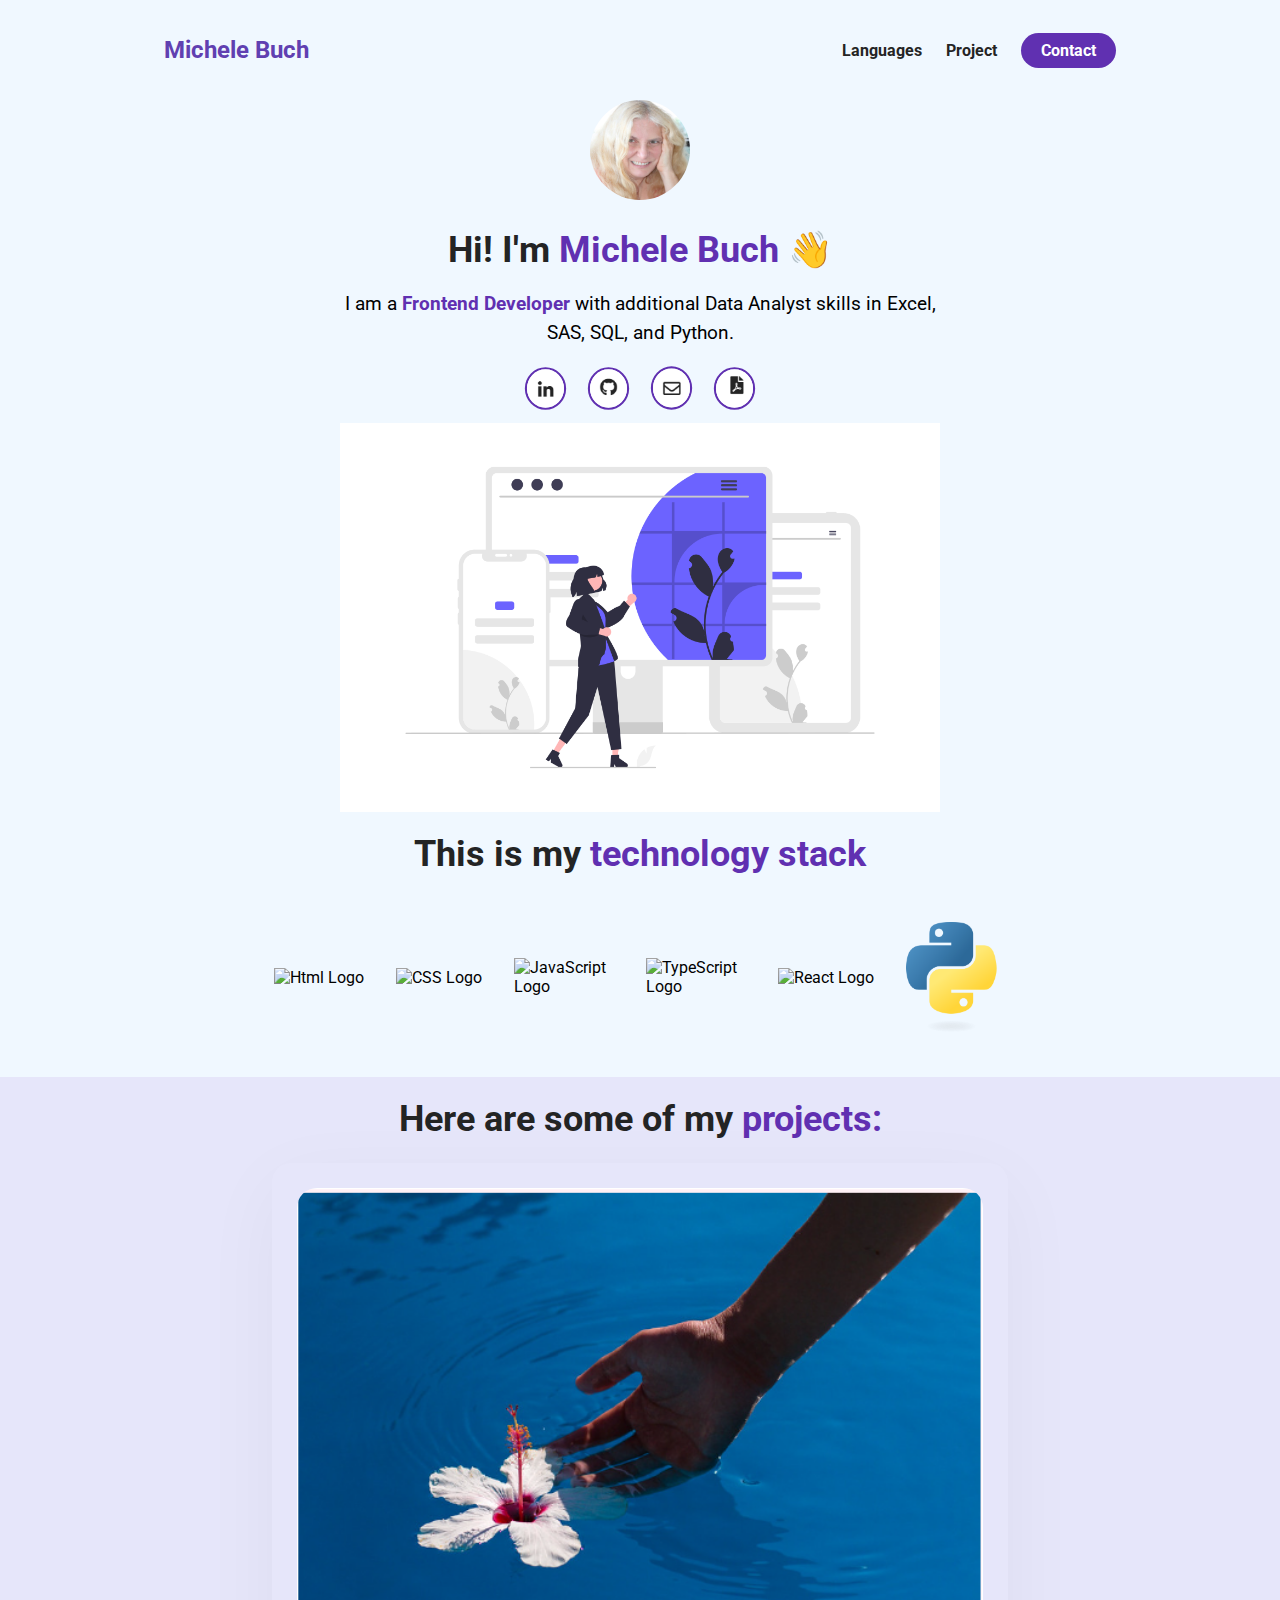
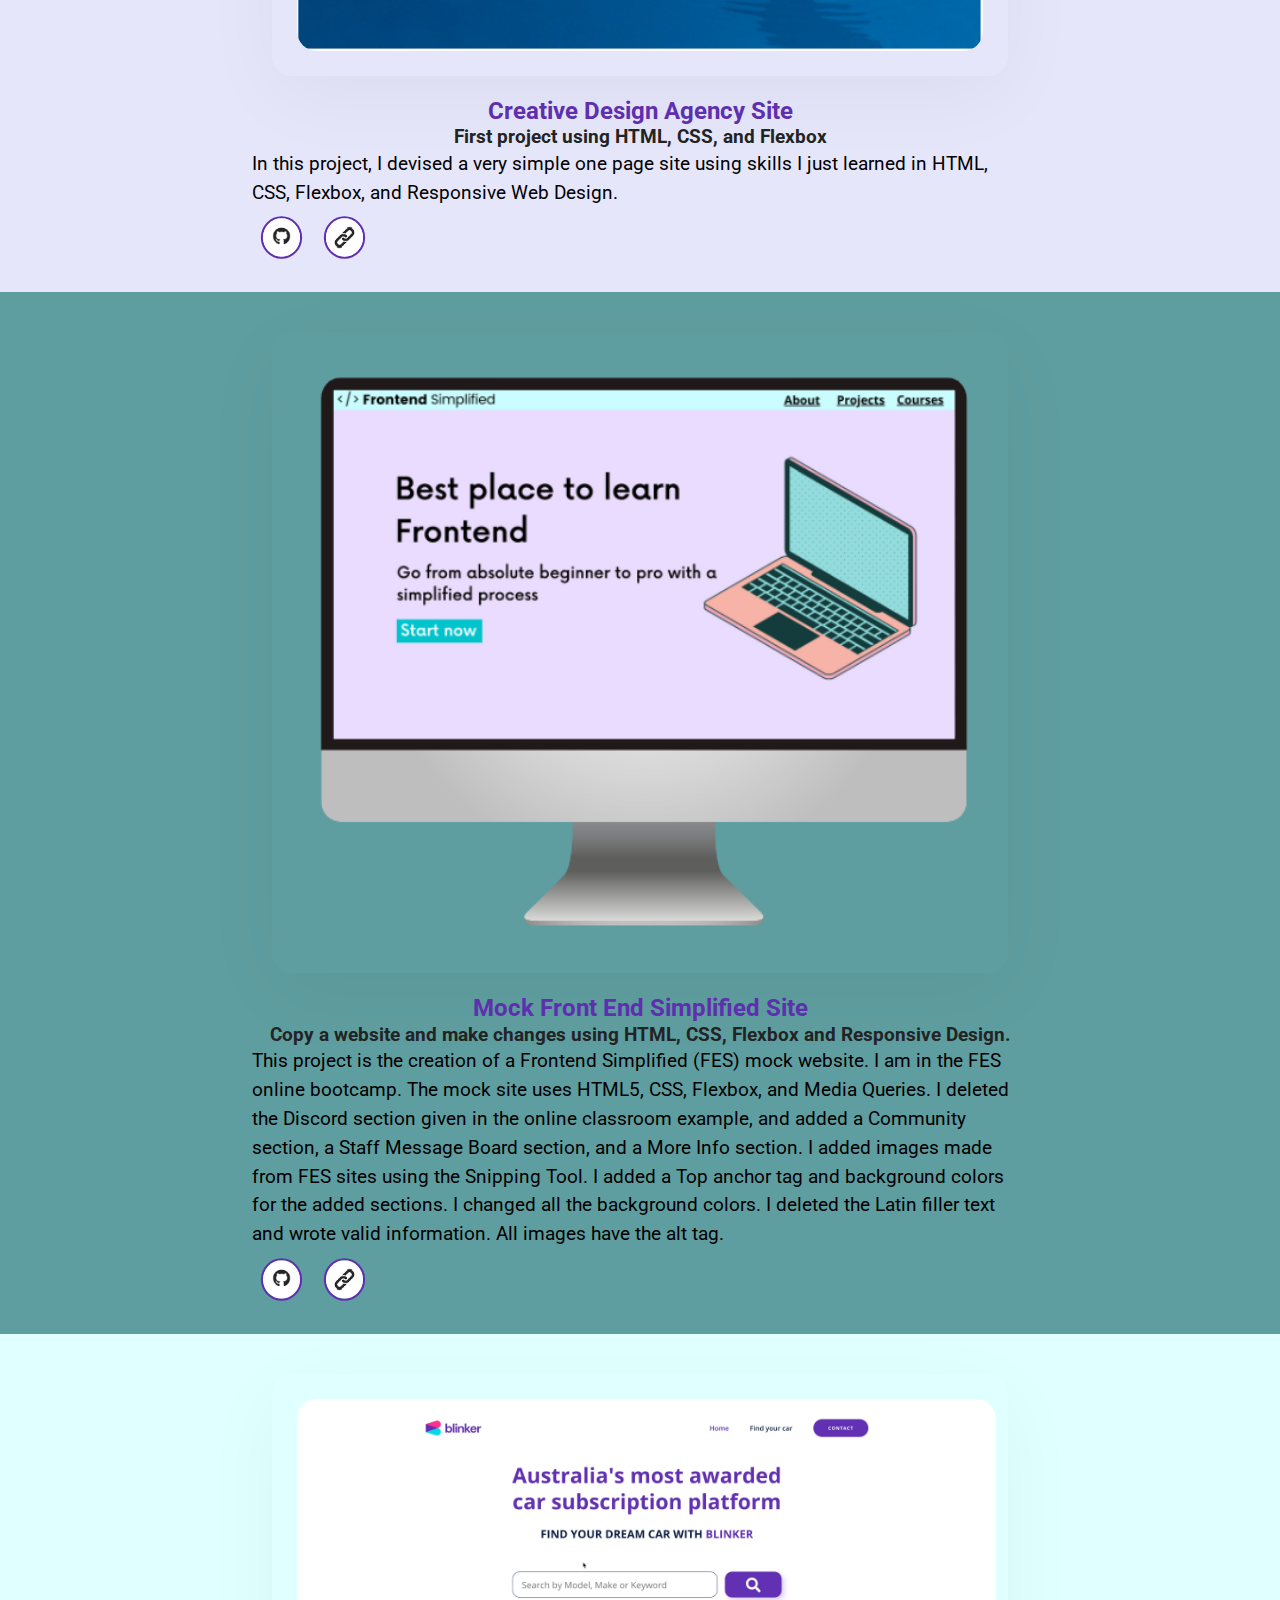
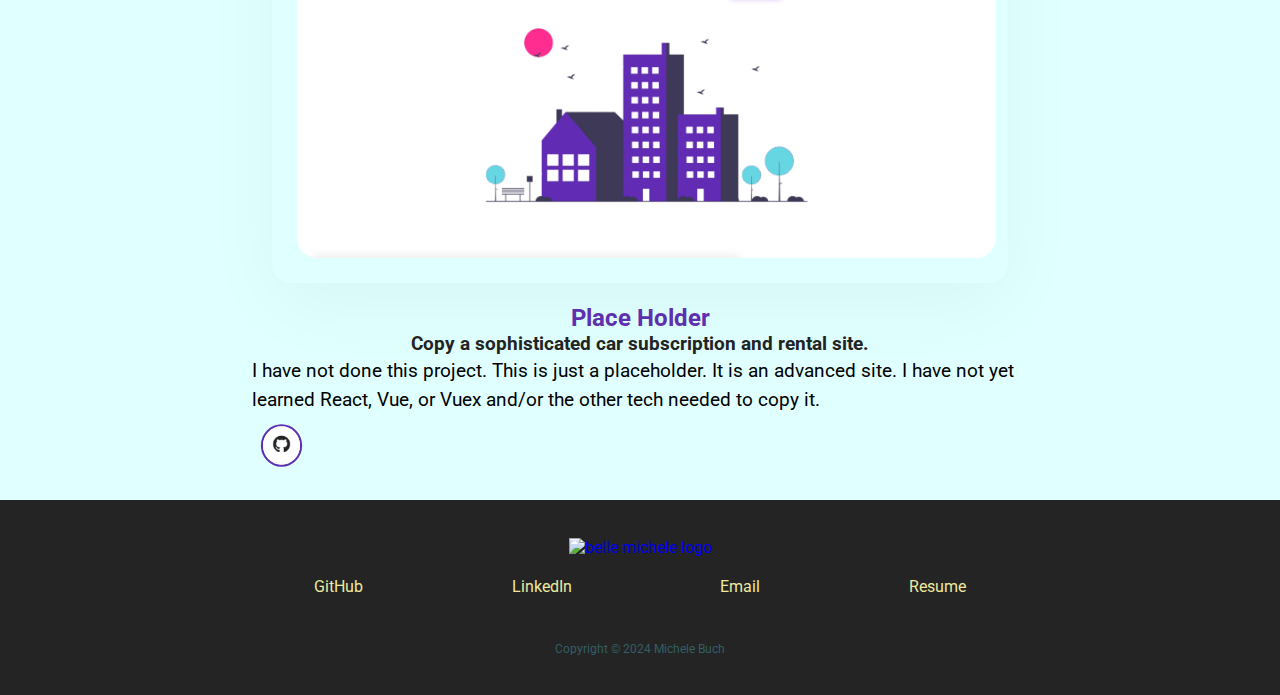
==== commit 34320a6e: "Add footer" ====
--- a/index.html
+++ b/index.html
@@ -1,292 +1,315 @@
 <!DOCTYPE html>
 <html lang="en">
-  <head>
-    <meta charset="UTF-8" />
-    <meta name="viewport" content="width=device-width, initial-scale=1.0" />
-    <title>E-Portfolio-1</title>
-    <link rel="stylesheet" href="./style.css" />
-    <!-- <script src="https://kit.fontawesome.com/c8e4d183c2.js" crossorigin="anonymous"></script> -->
-  </head>
-  <body>
-    <!-- 
+
+<head>
+  <meta charset="UTF-8" />
+  <meta name="viewport" content="width=device-width, initial-scale=1.0" />
+  <title>E-Portfolio-1</title>
+  <link rel="stylesheet" href="./style.css" />
+  <!-- <script src="https://kit.fontawesome.com/c8e4d183c2.js" crossorigin="anonymous"></script> -->
+</head>
+
+<body>
+  <!-- 
     ABOUT ME SECTION
     NAV
     -->
-    <section id="about-me">
-      <nav>
-        <div class="personal__logo">Michele Buch</div>
-        <ul class="nav__link--list">
-          <li>
-            <a
-              href=""
-              class="nav__link--anchor link__hover-effect link__hover--effect--black">Languages
-            </a>
-          </li>
-          <li>
-            <a
-              href=""
-              class="nav__link--anchor link__hover-effect link__hover--effect--black">Project
-            </a>
-          </li>
-          <li>
-            <a href="" class="nav__link--anchor nav__link--anchor-primary">Contact
-            </a>
-          </li>
-        </ul>
-      </nav>
-          <!-- 
+  <section id="about-me">
+    <nav>
+      <div class="personal__logo">Michele Buch</div>
+      <ul class="nav__link--list">
+        <li>
+          <a href="" class="nav__link--anchor link__hover-effect link__hover--effect--black">Languages
+          </a>
+        </li>
+        <li>
+          <a href="" class="nav__link--anchor link__hover-effect link__hover--effect--black">Project
+          </a>
+        </li>
+        <li>
+          <a href="" class="nav__link--anchor nav__link--anchor-primary">Contact
+          </a>
+        </li>
+      </ul>
+    </nav>
+    <!-- 
     ABOUT ME SECTION CONTINUED
     IMG H1 P LINKS
     -->
-      <div class="flex flex-1">
-        <div class="about-me__info row">
-          <div class="about-me__info--container">
-
-            <figure class="about-me__picture--mask">
-              <img
-                src="./assets/photo_of_me.png"
-                alt="photo of me"
-                class="about-me__picture"
-              />
-            </figure>
-            <h1 class="about-me__info--title">
-              Hi! I'm <span class="purple">Michele Buch</span>
-              <span class="wave">👋</span>
-            </h1>
-            <p class="about-me__info--paragraph">
-              I am a
-              <strong class="text--purple">Frontend Developer</strong> with
-              additional Data Analyst skills in Excel, SAS, SQL, and Python.
-            </p>
-            <!-- <div class="testing">
+    <div class="flex flex-1">
+      <div class="about-me__info row">
+        <div class="about-me__info--container">
+
+          <figure class="about-me__picture--mask">
+            <img src="./assets/photo_of_me.png" alt="photo of me" class="about-me__picture" />
+          </figure>
+          <h1 class="about-me__info--title">
+            Hi! I'm <span class="purple">Michele Buch</span>
+            <span class="wave">👋</span>
+          </h1>
+          <p class="about-me__info--paragraph">
+            I am a
+            <strong class="text--purple">Frontend Developer</strong> with
+            additional Data Analyst skills in Excel, SAS, SQL, and Python.
+          </p>
+          <!-- <div class="testing">
               <a href="http://www.google.com">
                 <img src="./assets/icon_email.png" />
                </a>
             </div> -->
-            <div class="about-me__links">
-              <a href="./linkedin.html" class="about-me__link">
-                <img src="./assets/icon_linked_in.png" 
-                class="icon_png" />
-                <!-- <i class="fab fa-linkedin-in"></i> -->
-              </a>
-              <a href="./github.html" class="about-me__link">
-                <img src="./assets/icon_github.png" 
-                class="icon_png" />
-                <!-- <i class="fab fa-github"></i> -->
-              </a>
-              <a href="email.html" class="about-me__link">
-                <img src="./assets/icon_email.png" class="icon_png"/>
-                <!-- <i class="far fa-envelope"></i> -->
-              </a>
-              <a href="resume.html" class="about-me__link">
-                <img src="./assets/icon_resume.png" 
-                class="icon_png" />
-                <!-- <i class="fas fa-file-pdf"></i> -->
-              </a>
-            </div>
-
-            <figure class="about-me__img--container">
-              <!-- <img src="./assets/undraw_websites.svg"  -->
-              <!-- <img src="./assets/lavender_designer_gal.png" -->
-              <img src="./assets/web_devices.png"
-              class="about-me__img" 
-              alt="vector image web developers" 
-              />
-          </figure>
+          <div class="about-me__links">
+            <a href="./linkedin.html" class="about-me__link">
+              <img src="./assets/icon_linked_in.png" class="icon_png" />
+              <!-- <i class="fab fa-linkedin-in"></i> -->
+            </a>
+            <a href="./github.html" class="about-me__link">
+              <img src="./assets/icon_github.png" class="icon_png" />
+              <!-- <i class="fab fa-github"></i> -->
+            </a>
+            <a href="email.html" class="about-me__link">
+              <img src="./assets/icon_email.png" class="icon_png" />
+              <!-- <i class="far fa-envelope"></i> -->
+            </a>
+            <a href="resume.html" class="about-me__link">
+              <img src="./assets/icon_resume.png" class="icon_png" />
+              <!-- <i class="fas fa-file-pdf"></i> -->
+            </a>
           </div>
-        </div>
-      </div>
-    </section>
-    <!-- 
+
+          <figure class="about-me__img--container">
+            <!-- <img src="./assets/undraw_websites.svg"  -->
+            <!-- <img src="./assets/lavender_designer_gal.png" -->
+            <img src="./assets/web_devices.png" class="about-me__img" alt="vector image web developers" />
+          </figure>
+        </div>
+      </div>
+    </div>
+  </section>
+  <!-- 
     LANGUAGES SECTION
     -->
-    <section id="languages">
-      <div class="container"> 
-        <div class="row languages__row"> 
-          <h1 class="section__title language__section__title" >This is my <span class="text--purple">technology stack</span>
-            </div> 
-          </h1>
-          <div class="language__list"> 
-
-            <!-- HTML -->
-            <div class="language"> 
-              <figure class="language__img--wrapper"> 
-                <img
-                  src="https://upload.wikimedia.org/wikipedia/commons/thumb/3/38/HTML5_Badge.svg/240px-HTML5_Badge.svg.png"
-                  alt="Html Logo" class="language__img" />
-              </figure> 
-              <span class="language__name">HTML</span>
-            </div>
-
-            <!-- CSS -->
-            <div class="language">
-              <figure class="language__img--wrapper">
-                <img src="https://cdn.iconscout.com/icon/free/png-256/css-131-722685.png" alt="CSS Logo"
-                  class="language__img" />
-              </figure>
-              <span class="language__name">CSS</span>
-            </div>
-
-            <!-- JAVASCRIPT -->
-            <div class="language">
-              <figure class="language__img--wrapper">
-                <img src="https://cdn.iconscout.com/icon/free/png-256/javascript-1-225993.png" alt="JavaScript Logo"
-                  class="language__img" />
-              </figure>
-              <span class="language__name">JavaScript</span>
-            </div>
-
-            <!-- TYPESCRIPT -->
-            <div class="language">
-              <figure class="language__img--wrapper">
-                <img src="https://cdn.iconscout.com/icon/free/png-256/typescript-3521774-2945272.png"
-                  alt="TypeScript Logo" class="language__img" />
-              </figure>
-              <span class="language__name">TypeScript</span>
-            </div>
-
-            <!-- REACT -->
-            <div class="language">
-              <figure class="language__img--wrapper">
-                <img src="https://cdn.iconscout.com/icon/free/png-256/react-3-1175109.png" alt="React Logo"
-                  class="language__img" />
-              </figure>
-              <span class="language__name">React</span>
-            </div>
-
-                     <!-- PYTHON-->
-                     <div class="language">
-                      <figure class="language__img--wrapper">
-                        <img src="./assets/Python-badge.png" alt="Python Logo"
-                          class="language__img" />
-                      </figure>
-                      <span class="language__name">Python</span>
-                    </div>
-           
-            </div>
-          </div>
-        </div>
-      </div>
-    </section>
-
-    <!-- PROJECTs -->
-    <section class="projects">
-      <div class="container project1__container"> 
-        <h1 class="section__title">
-          Here are some of my <span class="purple">
-            projects:</span>
-        </h1> 
-
-         <!-- PROJECT 1 -->
-        <div class="row project__row">
-          
-          <div class="project__wrapper">
-            <img src="./assets/beauty.png" class="project__img" alt="hand in water with flower representing beauty" /> 
-          </div>
-
-          <div class="project__description">
-            <h2 class="project__description--title">
-              <span>Creative Design Agency Site</span>
-            </h2>
-            <h3 class="project__description--sub-title">
-                    First project using HTML, CSS, and Flexbox
-            </h3>
-            <p class="project__description--para">
-                    In this project, I devised a very simple one page site using skills I just learned in HTML, CSS, Flexbox, and Responsive Web Design.
-            </p>
-          </div>
-
-          <div class="project__description--links">
-              <a class="project__description--link"
-                  href="https://github.com/jazzminjoy/WebDevSiteUsingFlex">
-                  <img src="./assets/icon_github.png" 
-                  class="icon_png"/>
-              </a>
-              <a class="project__description--link"
-                  href="https://jazzminjoy.github.io/WebDevSiteUsingFlex/">
-                  <img src="./assets/icon_link.png" 
-                  class="icon_png"/>
-              </a>
-          </div>
-        </div>
-      </div>
-    </section>
-
-     <!-- PROJECT 2 -->
-     <section class="projects">
-      <div class="container project2__container">
-        <div class="row project__row">
-          
-          <div class="project__wrapper project2-wrapper">
-            <img src="./assets/laptop.png" class="project__img" alt="laptop" /> 
-          </div>
-
-          <div class="project__description">
-            <h2 class="project__description--title">
-              <span>Mock Front End Simplified Site</span>
-            </h2>
-            <h3 class="project__description--sub-title">
-              Copy a website and make changes using HTML, CSS, Flexbox and Responsive Design.
-            </h3>
-            <p class="project__description--para">
-              This project is the creation of a Frontend Simplified (FES) mock website. I am in the FES online bootcamp. The mock site uses HTML5, CSS, Flexbox, and Media Queries. I deleted the Discord section given in the online classroom example, and added a Community section, a Staff Message Board section, and a More Info section. I added images made from FES sites using the Snipping Tool. I added a Top anchor tag and background colors for the added sections. I changed all the background colors. I deleted the Latin filler text and wrote valid information. All images have the alt tag.
-            </p>
-          </div>
-
-          <div class="project__description--links">
-            <a class="project__description--link"
-                href="https://github.com/jazzminjoy/FES_Mock_Site">
-                  <img src="./assets/icon_github.png" 
-                  class="icon_png"/>
-            </a>
-            <a class="project__description--link"
-              href="https://jazzminjoy.github.io/FES_Mock_Site/">
-                <img src="./assets/icon_link.png" 
-                class="icon_png"/>
-           </a>
-          </div>
-        </div>
-      </div>
-    </section>
-
-    <!-- PROJECT 3 -->
-    <section class="projects">
-      <div class="container project3__container">
-        <div class="row project__row">
-          
-          <div class="project__wrapper project2-wrapper">
-            <img src="./assets/loopit.png" class="project__img" alt="laptop" /> 
-          </div>
-
-          <div class="project__description">
-            <h2 class="project__description--title">
-              <span>Place Holder</span>
-            </h2>
-            <h3 class="project__description--sub-title">
-              Copy a sophisticated car subscription and rental site.
-            </h3>
-            <p class="project__description--para">
-              I have not done this project. This is just a placeholder. 
-              It is an advanced site. I have not yet learned React, Vue, or Vuex and/or the other tech needed to copy it.
-            </p>
-          </div>
-
-          <div class="project__description--links">
-              <a class="project__description--link"
-                  href="https://www.loopit.co/en-us">
-                  <img src="./assets/icon_github.png"
-                  class="icon_png" />
-              </a>
-          </div>
-        </div>
-      </div>
-    </section>
-
-    <!-- FOOTER -->
-     <footer>
-      <div class="row">
-        <a href="#">top</a>
-      </div>
-     </footer>
-  </body>
-</html>
+  <section id="languages">
+    <div class="languages__container">
+      <div class="row languages__row">
+        <h1 class="section__title language__section__title">This is my <span class="text--purple">technology
+            stack</span>
+      </div>
+      </h1>
+      <div class="language__list">
+
+        <!-- HTML -->
+        <div class="language">
+          <figure class="language__img--wrapper">
+            <img
+              src="https://upload.wikimedia.org/wikipedia/commons/thumb/3/38/HTML5_Badge.svg/240px-HTML5_Badge.svg.png"
+              alt="Html Logo" class="language__img" />
+          </figure>
+          <span class="language__name">HTML</span>
+        </div>
+
+        <!-- CSS -->
+        <div class="language">
+          <figure class="language__img--wrapper">
+            <img src="https://cdn.iconscout.com/icon/free/png-256/css-131-722685.png" alt="CSS Logo"
+              class="language__img" />
+          </figure>
+          <span class="language__name">CSS</span>
+        </div>
+
+        <!-- JAVASCRIPT -->
+        <div class="language">
+          <figure class="language__img--wrapper">
+            <img src="https://cdn.iconscout.com/icon/free/png-256/javascript-1-225993.png" alt="JavaScript Logo"
+              class="language__img" />
+          </figure>
+          <span class="language__name">JavaScript</span>
+        </div>
+
+        <!-- TYPESCRIPT -->
+        <div class="language">
+          <figure class="language__img--wrapper">
+            <img src="https://cdn.iconscout.com/icon/free/png-256/typescript-3521774-2945272.png" alt="TypeScript Logo"
+              class="language__img" />
+          </figure>
+          <span class="language__name">TypeScript</span>
+        </div>
+
+        <!-- REACT -->
+        <div class="language">
+          <figure class="language__img--wrapper">
+            <img src="https://cdn.iconscout.com/icon/free/png-256/react-3-1175109.png" alt="React Logo"
+              class="language__img" />
+          </figure>
+          <span class="language__name">React</span>
+        </div>
+
+        <!-- PYTHON-->
+        <div class="language">
+          <figure class="language__img--wrapper">
+            <img src="./assets/Python-badge.png" alt="Python Logo" class="language__img" />
+          </figure>
+          <span class="language__name">Python</span>
+        </div>
+
+      </div>
+    </div>
+    </div>
+    </div>
+  </section>
+
+  <!-- PROJECTs -->
+  <section class="projects">
+    <div class="projects__container project1__container">
+      <h1 class="section__title">
+        Here are some of my <span class="purple">
+          projects:</span>
+      </h1>
+
+      <!-- PROJECT 1 -->
+      <div class="row project__row">
+
+        <div class="project__wrapper">
+          <img src="./assets/beauty.png" class="project__img" alt="hand in water with flower representing beauty" />
+        </div>
+
+        <div class="project__description">
+          <h2 class="project__description--title">
+            <span>Creative Design Agency Site</span>
+          </h2>
+          <h3 class="project__description--sub-title">
+            First project using HTML, CSS, and Flexbox
+          </h3>
+          <p class="project__description--para">
+            In this project, I devised a very simple one page site using skills I just learned in HTML, CSS, Flexbox,
+            and Responsive Web Design.
+          </p>
+        </div>
+
+        <div class="project__description--links">
+          <a class="project__description--link" href="https://github.com/jazzminjoy/WebDevSiteUsingFlex">
+            <img src="./assets/icon_github.png" class="icon_png" />
+          </a>
+          <a class="project__description--link" href="https://jazzminjoy.github.io/WebDevSiteUsingFlex/">
+            <img src="./assets/icon_link.png" class="icon_png" />
+          </a>
+        </div>
+      </div>
+    </div>
+  </section>
+
+  <!-- PROJECT 2 -->
+  <section class="projects">
+    <div class="projects__container project2__container">
+      <div class="row project__row">
+
+        <div class="project__wrapper project2-wrapper">
+          <img src="./assets/laptop.png" class="project__img" alt="laptop" />
+        </div>
+
+        <div class="project__description">
+          <h2 class="project__description--title">
+            <span>Mock Front End Simplified Site</span>
+          </h2>
+          <h3 class="project__description--sub-title">
+            Copy a website and make changes using HTML, CSS, Flexbox and Responsive Design.
+          </h3>
+          <p class="project__description--para">
+            This project is the creation of a Frontend Simplified (FES) mock website. I am in the FES online bootcamp.
+            The mock site uses HTML5, CSS, Flexbox, and Media Queries. I deleted the Discord section given in the online
+            classroom example, and added a Community section, a Staff Message Board section, and a More Info section. I
+            added images made from FES sites using the Snipping Tool. I added a Top anchor tag and background colors for
+            the added sections. I changed all the background colors. I deleted the Latin filler text and wrote valid
+            information. All images have the alt tag.
+          </p>
+        </div>
+
+        <div class="project__description--links">
+          <a class="project__description--link" href="https://github.com/jazzminjoy/FES_Mock_Site">
+            <img src="./assets/icon_github.png" class="icon_png" />
+          </a>
+          <a class="project__description--link" href="https://jazzminjoy.github.io/FES_Mock_Site/">
+            <img src="./assets/icon_link.png" class="icon_png" />
+          </a>
+        </div>
+      </div>
+    </div>
+  </section>
+
+  <!-- PROJECT 3 -->
+  <section class="projects">
+    <div class="projects__container project3__container">
+      <div class="row project__row">
+
+        <div class="project__wrapper project2-wrapper">
+          <img src="./assets/loopit.png" class="project__img" alt="laptop" />
+        </div>
+
+        <div class="project__description">
+          <h2 class="project__description--title">
+            <span>Place Holder</span>
+          </h2>
+          <h3 class="project__description--sub-title">
+            Copy a sophisticated car subscription and rental site.
+          </h3>
+          <p class="project__description--para">
+            I have not done this project. This is just a placeholder.
+            It is an advanced site. I have not yet learned React, Vue, or Vuex and/or the other tech needed to copy it.
+          </p>
+        </div>
+
+        <div class="project__description--links">
+          <a class="project__description--link" href="https://www.loopit.co/en-us">
+            <img src="./assets/icon_github.png" class="icon_png" />
+          </a>
+        </div>
+      </div>
+    </div>
+  </section>
+
+  <!-- FOOTER -->
+  <footer>
+    <div class="row footer__row">
+      <a href="resume.html">
+        <figure>
+          <img src="./assets/mybelle.png" alt="belle michele logo" class="footer__logo--image">
+        </figure>
+      </a>
+      <div class="footer__social--list">
+        <a href="https://github.com/jazzminjoy" class="
+          footer__social--link
+          link__hover-effect
+          link__hover-effect--white
+        " target="_blank">
+          GitHub
+        </a>
+        <a href="https://www.linkedin.com/in/michelecannito/" class="
+        footer__social--link
+        link__hover-effect
+        link__hover-effect--white
+        " target="_blank">
+          LinkedIn
+        </a>
+        <a href="mailto:michelemoneywell@gmail.com" class="
+        footer__social--link
+        link__hover-effect
+       link__hover-effect--white
+        " target="_blank">
+          Email
+        </a>
+        <a href="./resume.html" class="
+      footer__social--link
+      link__hover-effect
+      link__hover-effect--white
+    " target="_blank">
+          Resume
+        </a>
+      </div>
+    
+    <div class="footer__copyright">
+      Copyright &copy; 2024 Michele Buch
+    </div>
+  </div>
+  </footer>
+</body>
+
+</html>--- a/style.css
+++ b/style.css
@@ -2,7 +2,7 @@
 * {
     font-family: "Lato", sans-serif; */
 
-@import url('https://fonts.googleapis.com/css2?family=Roboto:wght@300;400;500;700&display=swap');
+    @import url('https://fonts.googleapis.com/css2?family=Roboto:wght@300;400;500;700&display=swap');
     * {
       font-family: 'Roboto', sans-serif;
       padding: 0;
@@ -45,9 +45,9 @@
     flex: 1;
 }
 
-.container {
+.container { 
     padding: 50px 0;
-}
+} 
 
 .row {
     width: 100%;
@@ -55,11 +55,11 @@
     margin: 0 auto;
     padding: 0 12px;
 }
-
+/*
 section:nth-child(even) {
     background-color: #f8f8f8;
 }
-
+*/
 .section__title {
     margin-bottom: 20px;
 }
@@ -216,6 +216,10 @@
 
 /* TECH STACK */
 
+.languages__container {
+    padding: 20px 0;
+    background-color: aliceblue;
+}
 .language__list {
     background-color: aliceblue;
 }
@@ -250,6 +254,7 @@
     width: 100%;
     flex-wrap: wrap;
     justify-content: center;
+    margin-bottom: 0;
     /* border: 7px solid darkviolet; */
 
 }
@@ -273,17 +278,18 @@
 /* PROJECTS */
 
 /* .projects {
-    background-color: red;
+    background-color: red;   
 } */
 .project {
     /* margin-bottom: 50px; */
     flex-direction: column;
-    background-color: lavender;
+    /* background-color: lavender; */
     /* border: 5px solid red; */
-}
-/* .container {
-    border: 5px dotted orange;
-} */
+
+}
+.projects__container {
+    padding: 20px 0;
+}
 .row {
     /* border: 10px dashed black; */
     border-radius: 20px;
@@ -334,7 +340,7 @@
     flex-direction: column;
     position: relative;
     border: 15px dotted yellowgreen; */
-}
+
 /* .project__description { */
     /* position: absolute; */
     /* width: 50%; */
@@ -345,7 +351,7 @@
 .project__row {
     flex-direction: column;
     /* border: 5px dotted deeppink; */
-    background-color: lavenderblush;
+    /* background-color: lavenderblush; */
     
 }
 .project__description--para {
@@ -358,19 +364,57 @@
     /* display: flex;
     flex-direction: column; */
     background-color: lavender;
+    margin-top: 0;
     /* background-color: #EADCFF; */
 }
 .project2__container {
     /* background-color: #EADCFF; */
     /* background-color: lavenderblush; */
     background-color: #dce2f2;
+    background-color: cadetblue;
+
 }
 .project3__container {
-    background-color: lavenderblush;
+    background-color: lightcyan;
     /* background-color: #dce2f2; */
 }
 /* .project-wrapper {
      background-color: #f8f8f8; 
 } */
 
-/* BORDERS Uncomment to see */+/* FOOTER */
+
+footer {
+    background-color: #242424;
+}
+.footer__logo--image {
+    width: 90ox;
+    height: 90px;
+    margin-bottom: 20px;;
+}
+.footer__row {
+    padding: 3% 0;
+    display: flex;
+    flex-direction: column;
+    justify-content: flex-end;
+    align-items: center;
+}
+.footer__copyright {
+    color: #ede99e;
+    color: #325f64;
+    font-size: 12px;
+    margin-top: 30px;
+    margin-bottom: 1px;
+}
+.footor__logo {
+    margin-bottom: 20px;
+}
+.footer__social--list {
+    margin-bottom: 16px;
+    width: 100%;
+    display: flex;
+    justify-content: space-around;
+}
+.footer__social--list a {
+    color: #ede99e;
+}